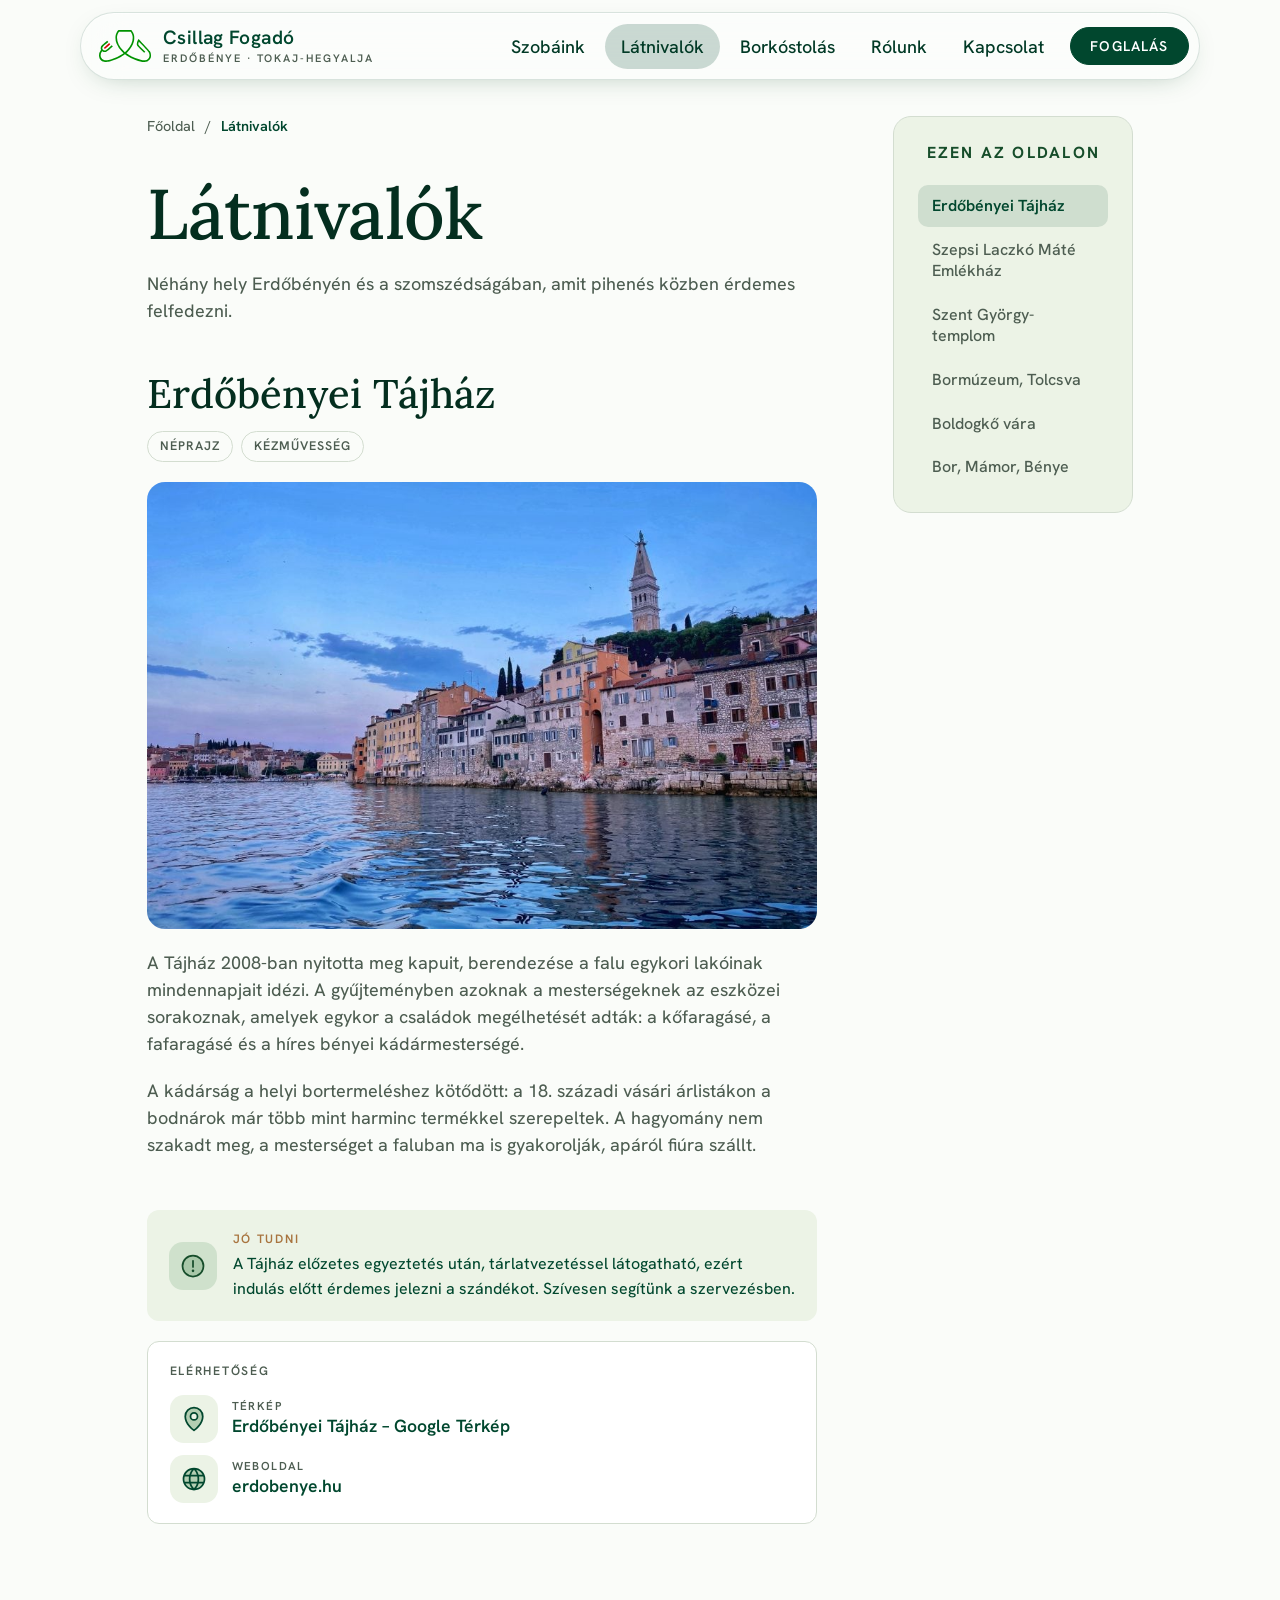
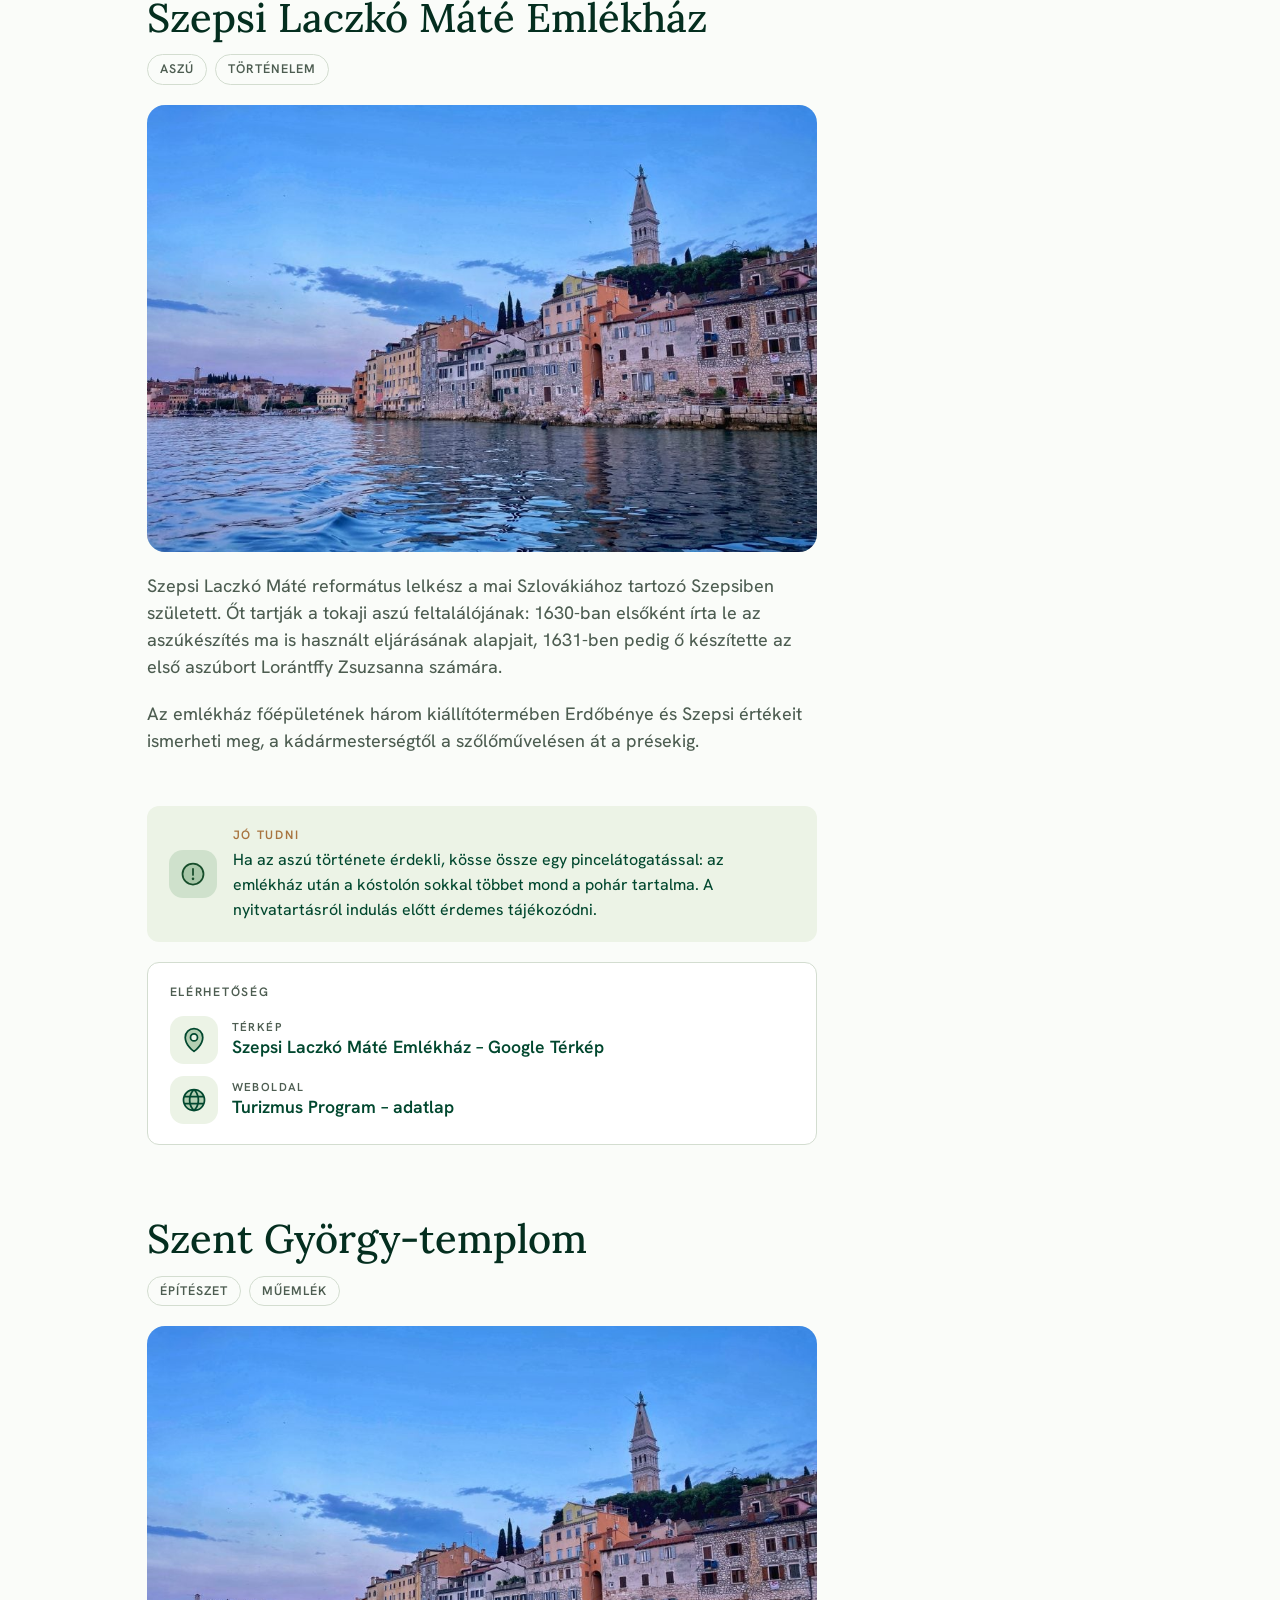
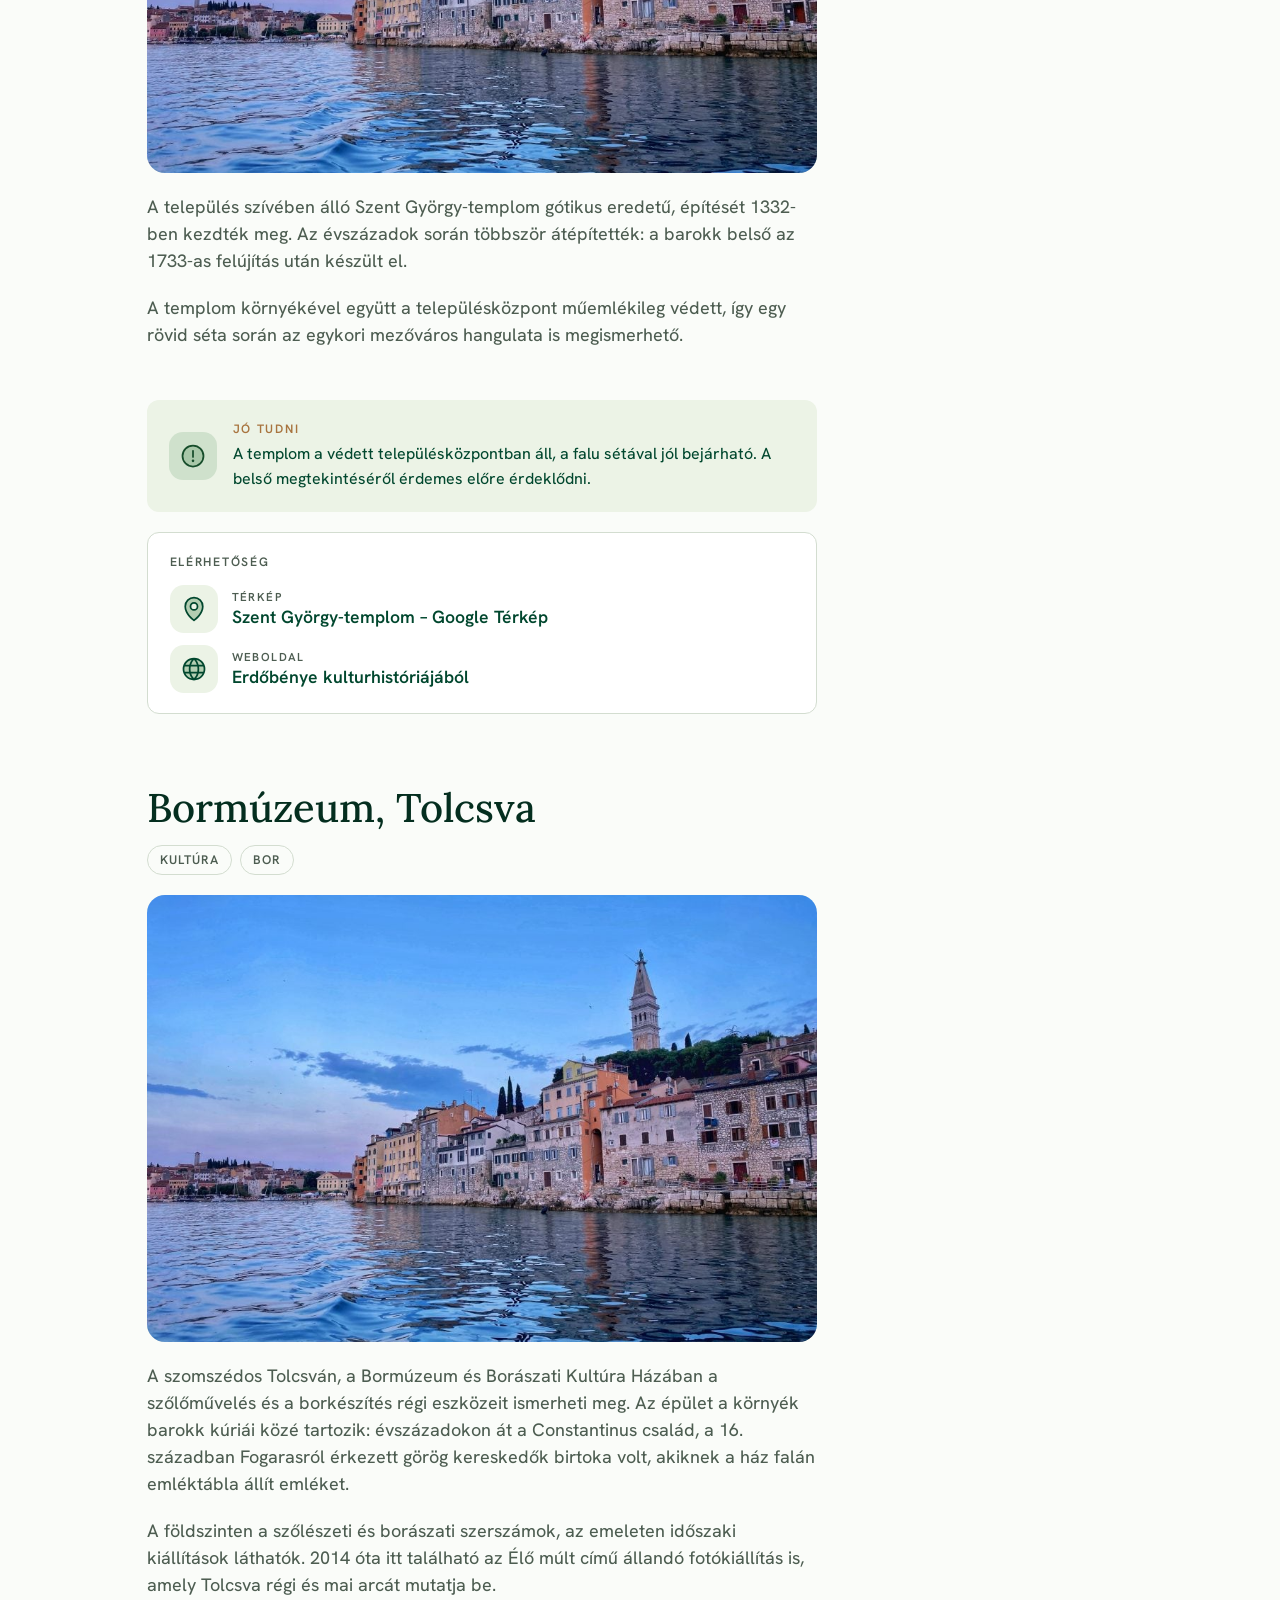
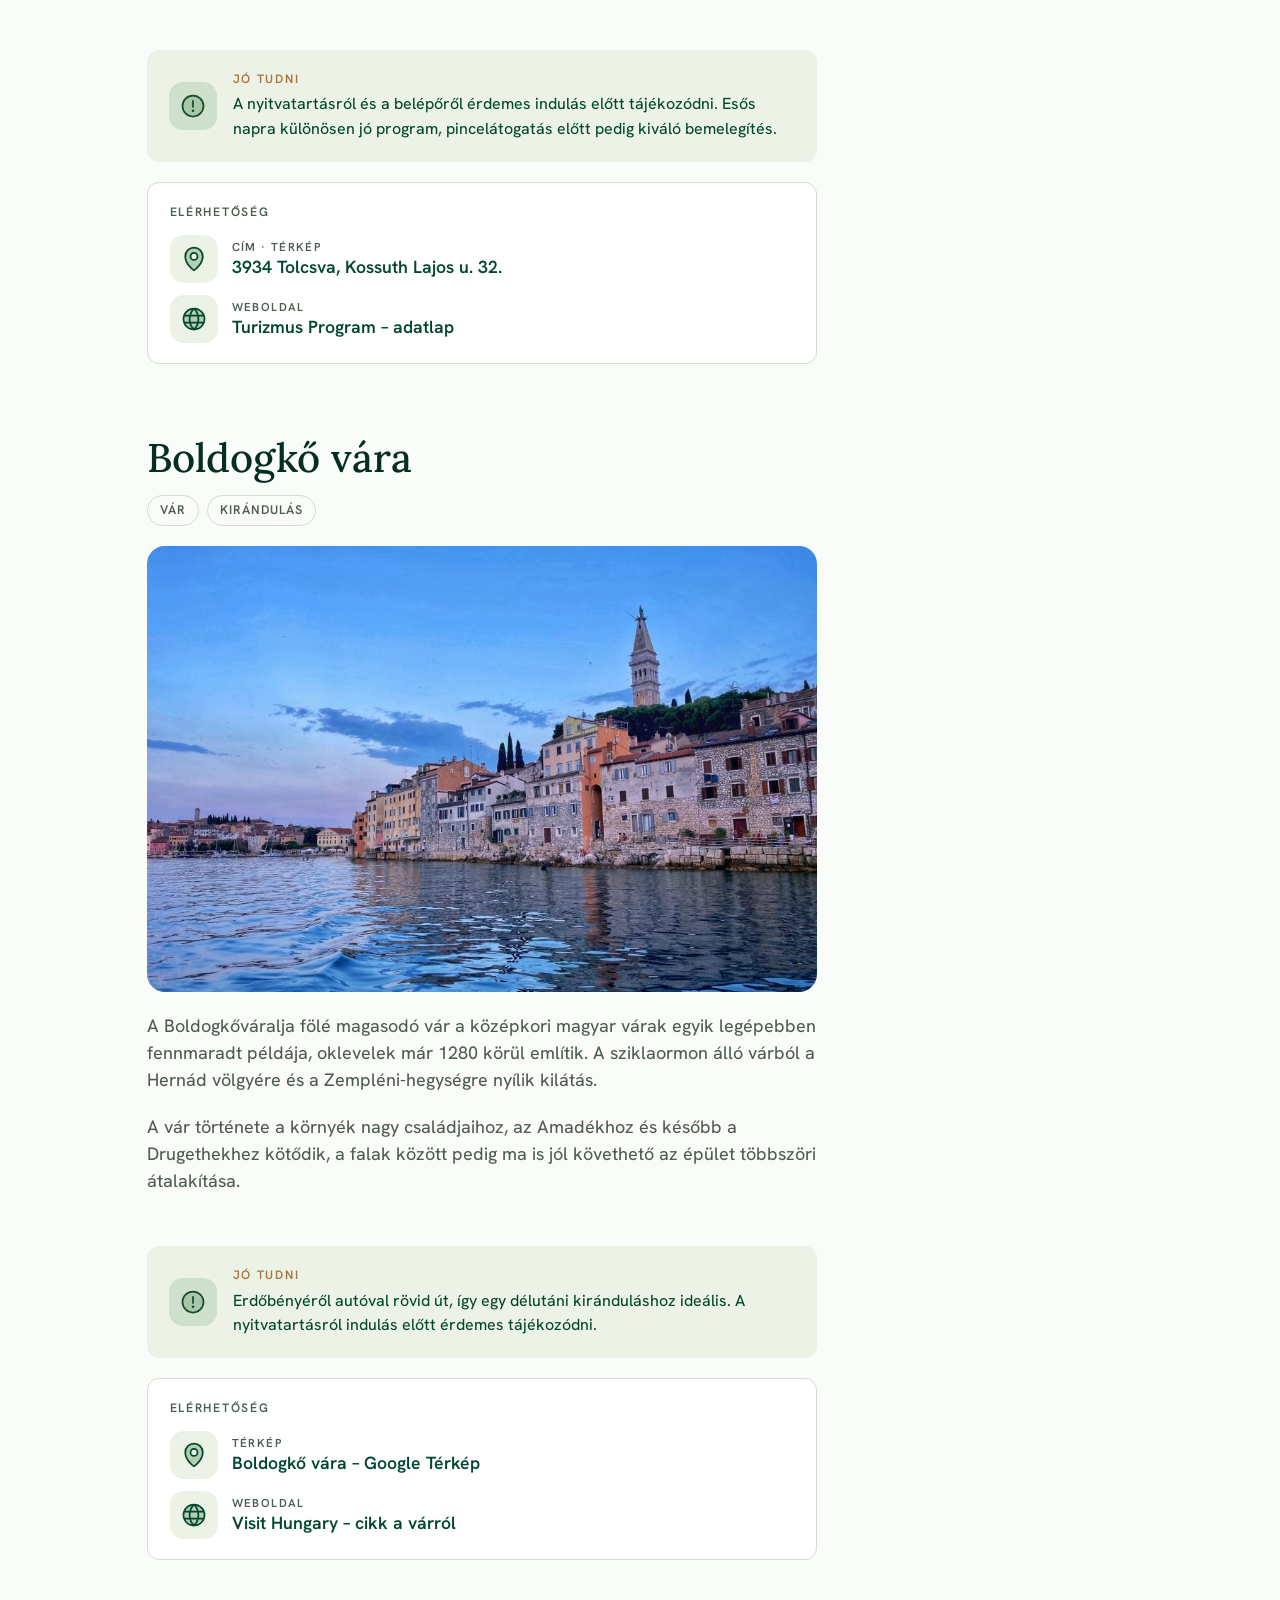
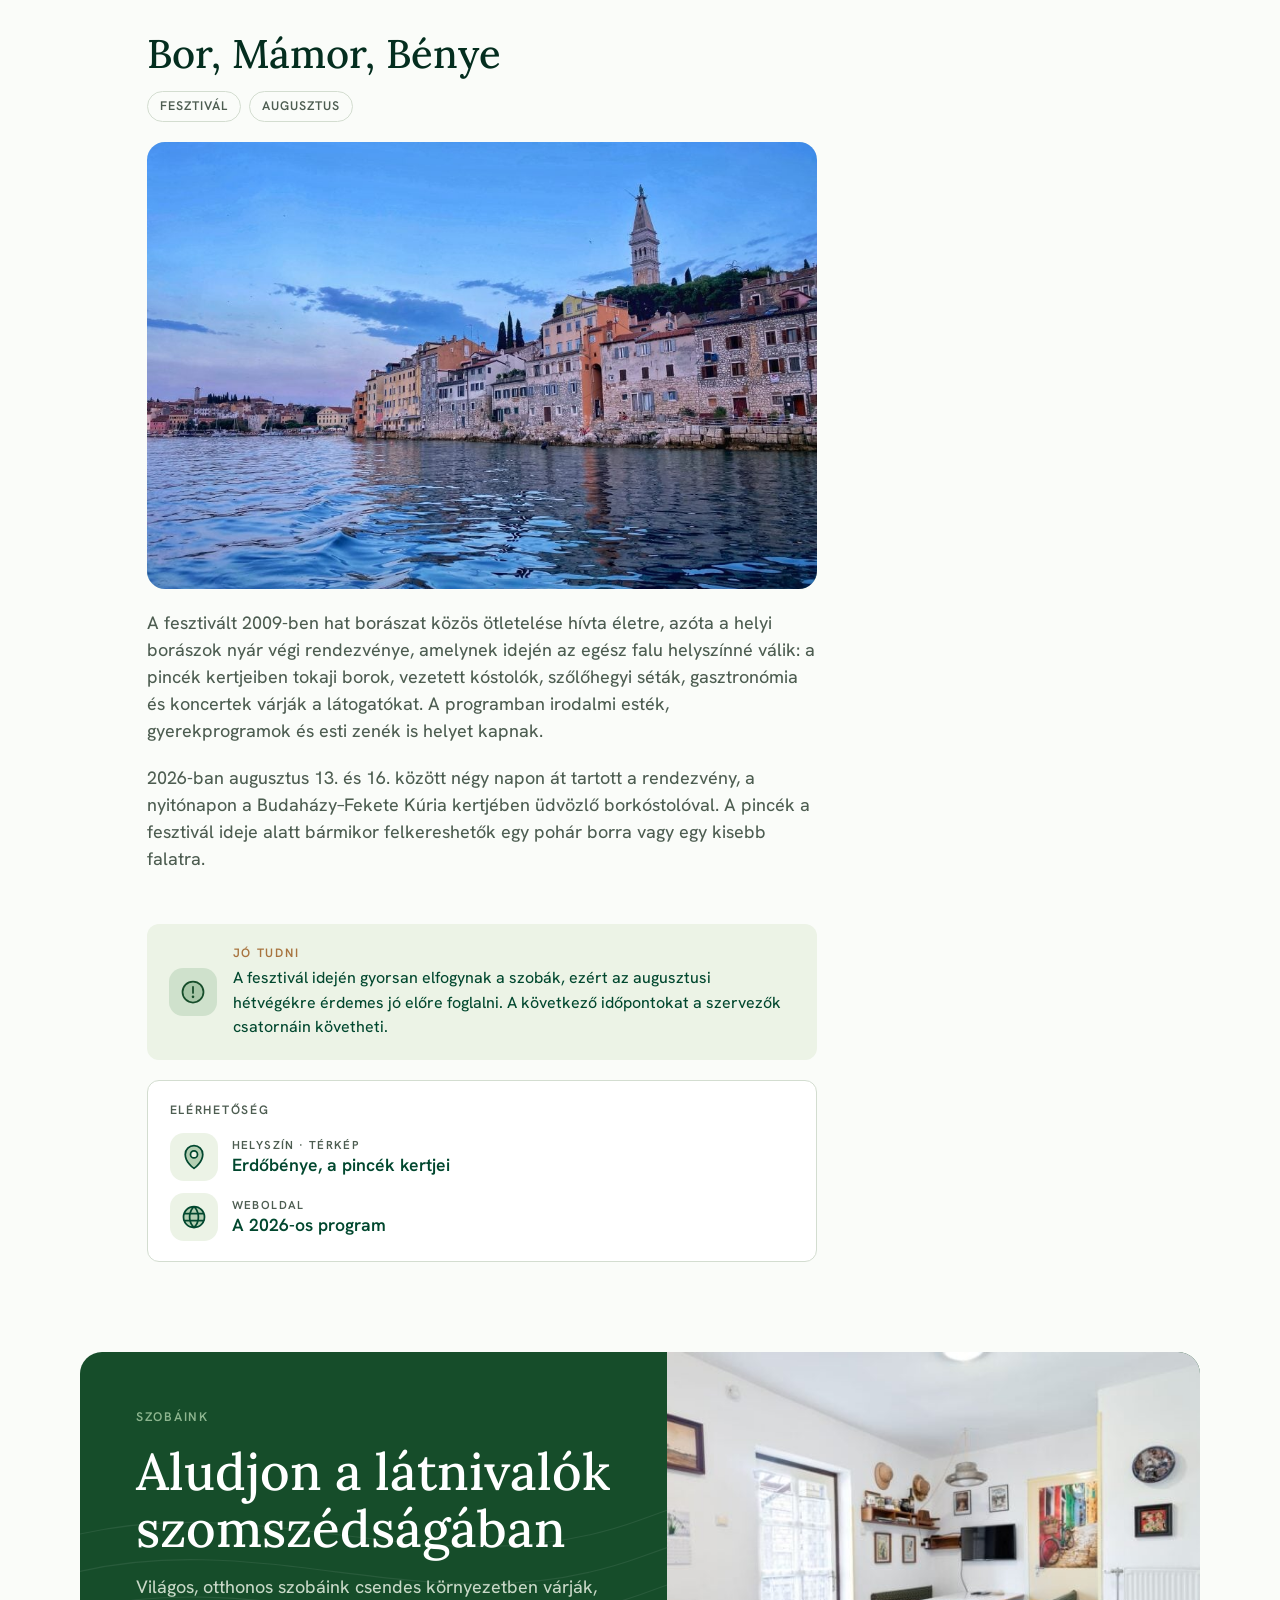
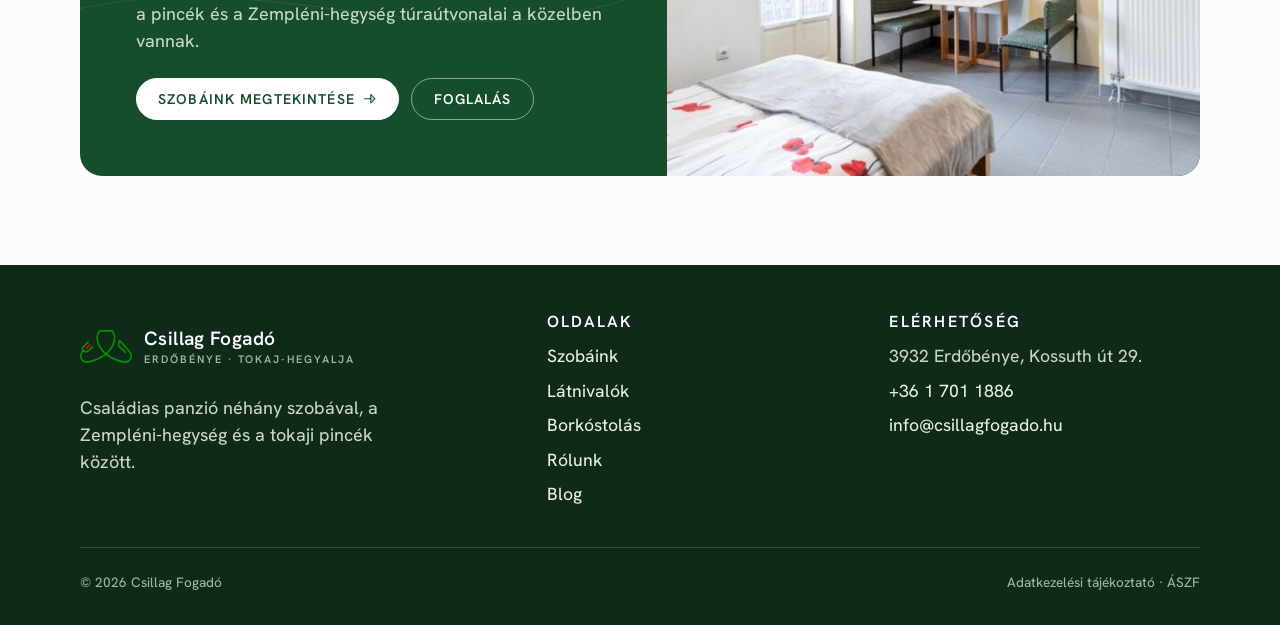
==== latnivalok/index.html @ f6e466ad "Add Látnivalók page, SEO metadata, Phosphor icon sprites, room page refinements Co-Authored-By: Clau" ====
<!doctype html>
<html lang="hu">
<head>
<meta charset="utf-8">
<meta name="viewport" content="width=device-width, initial-scale=1, viewport-fit=cover">
<title>Látnivalók Erdőbényén és környékén | Csillag Fogadó</title>
<meta name="description" content="Mit érdemes megnézni Erdőbényén és a közelben? Tájház, emlékház, Szent György-templom, tolcsvai Bormúzeum, Boldogkő vára és a Bor, Mámor, Bénye fesztivál.">
<!-- SEO -->
<meta name="robots" content="index, follow, max-image-preview:large">
<link rel="canonical" href="https://csillagfogado.hu/latnivalok/">
<meta name="theme-color" content="#164d2a">
<link rel="icon" href="../img/logo.svg" type="image/svg+xml">
<link rel="apple-touch-icon" href="../img/apple-touch-icon.png">
<link rel="manifest" href="/site.webmanifest">
<meta property="og:type" content="website">
<meta property="og:locale" content="hu_HU">
<meta property="og:site_name" content="Csillag Fogadó">
<meta property="og:title" content="Látnivalók Erdőbényén és környékén | Csillag Fogadó">
<meta property="og:description" content="Tájház, emlékház, templom, bormúzeum, vár és fesztivál – tippek Erdőbényén és a környékén.">
<meta property="og:url" content="https://csillagfogado.hu/latnivalok/">
<meta property="og:image" content="https://csillagfogado.hu/img/og-image.png">
<meta property="og:image:width" content="1200">
<meta property="og:image:height" content="630">
<meta property="og:image:alt" content="A Csillag Fogadó fából épült A-háza Erdőbényén">
<meta name="twitter:card" content="summary_large_image">
<meta name="twitter:title" content="Látnivalók Erdőbényén és környékén | Csillag Fogadó">
<meta name="twitter:description" content="Tájház, emlékház, templom, bormúzeum, vár és fesztivál – tippek Erdőbényén és a környékén.">
<meta name="twitter:image" content="https://csillagfogado.hu/img/og-image.png">
<script type="application/ld+json">{"@context":"https://schema.org","@graph":[{"@type":"BreadcrumbList","itemListElement":[{"@type":"ListItem","position":1,"name":"Főoldal","item":"https://csillagfogado.hu/"},{"@type":"ListItem","position":2,"name":"Látnivalók","item":"https://csillagfogado.hu/latnivalok/"}]},{"@type":"ItemList","name":"Látnivalók Erdőbényén és környékén","itemListElement":[{"@type":"ListItem","position":1,"name":"Erdőbényei Tájház","url":"https://csillagfogado.hu/latnivalok/#tajhaz"},{"@type":"ListItem","position":2,"name":"Szepsi Laczkó Máté Emlékház","url":"https://csillagfogado.hu/latnivalok/#laczko-emlekhaz"},{"@type":"ListItem","position":3,"name":"Szent György-templom","url":"https://csillagfogado.hu/latnivalok/#szent-gyorgy-templom"},{"@type":"ListItem","position":4,"name":"Bormúzeum, Tolcsva","url":"https://csillagfogado.hu/latnivalok/#bormuzeum"},{"@type":"ListItem","position":5,"name":"Boldogkő vára","url":"https://csillagfogado.hu/latnivalok/#boldogko-vara"},{"@type":"ListItem","position":6,"name":"Bor, Mámor, Bénye","url":"https://csillagfogado.hu/latnivalok/#bor-mamor-benye"}]}]}</script>
<!-- /SEO -->
<link rel="preconnect" href="https://fonts.googleapis.com">
<link rel="preconnect" href="https://fonts.gstatic.com" crossorigin>
<link rel="stylesheet" href="https://fonts.googleapis.com/css2?family=Hanken+Grotesk:wght@400..700&family=Lora:wght@500&display=swap">
<link rel="stylesheet" href="../css/style.css">
<link rel="stylesheet" href="../css/sights.css">
</head>
<body class="page-sights">

<!-- ICON-SPRITE: Phosphor Icons (MIT) – generálva: node tools/build-icons.js -->
<svg width="0" height="0" style="position:absolute" aria-hidden="true" focusable="false">
  <defs>
    <symbol id="i-alert" viewBox="0 0 256 256"><path class="ph-d" d="M224,128a96,96,0,1,1-96-96A96,96,0,0,1,224,128Z"/><path d="M128,24A104,104,0,1,0,232,128,104.11,104.11,0,0,0,128,24Zm0,192a88,88,0,1,1,88-88A88.1,88.1,0,0,1,128,216Zm-8-80V80a8,8,0,0,1,16,0v56a8,8,0,0,1-16,0Zm20,36a12,12,0,1,1-12-12A12,12,0,0,1,140,172Z"/></symbol>
    <symbol id="i-arrow" viewBox="0 0 256 256"><path class="ph-d" d="M216,128l-72,72V56Z"/><path d="M221.66,122.34l-72-72A8,8,0,0,0,136,56v64H40a8,8,0,0,0,0,16h96v64a8,8,0,0,0,13.66,5.66l72-72A8,8,0,0,0,221.66,122.34ZM152,180.69V75.31L204.69,128Z"/></symbol>
    <symbol id="i-globe" viewBox="0 0 256 256"><path class="ph-d" d="M224,128a96,96,0,1,1-96-96A96,96,0,0,1,224,128Z"/><path d="M128,24h0A104,104,0,1,0,232,128,104.12,104.12,0,0,0,128,24Zm88,104a87.61,87.61,0,0,1-3.33,24H174.16a157.44,157.44,0,0,0,0-48h38.51A87.61,87.61,0,0,1,216,128ZM102,168H154a115.11,115.11,0,0,1-26,45A115.27,115.27,0,0,1,102,168Zm-3.9-16a140.84,140.84,0,0,1,0-48h59.88a140.84,140.84,0,0,1,0,48ZM40,128a87.61,87.61,0,0,1,3.33-24H81.84a157.44,157.44,0,0,0,0,48H43.33A87.61,87.61,0,0,1,40,128ZM154,88H102a115.11,115.11,0,0,1,26-45A115.27,115.27,0,0,1,154,88Zm52.33,0H170.71a135.28,135.28,0,0,0-22.3-45.6A88.29,88.29,0,0,1,206.37,88ZM107.59,42.4A135.28,135.28,0,0,0,85.29,88H49.63A88.29,88.29,0,0,1,107.59,42.4ZM49.63,168H85.29a135.28,135.28,0,0,0,22.3,45.6A88.29,88.29,0,0,1,49.63,168Zm98.78,45.6a135.28,135.28,0,0,0,22.3-45.6h35.66A88.29,88.29,0,0,1,148.41,213.6Z"/></symbol>
    <symbol id="i-pin" viewBox="0 0 256 256"><path class="ph-d" d="M128,24a80,80,0,0,0-80,80c0,72,80,128,80,128s80-56,80-128A80,80,0,0,0,128,24Zm0,112a32,32,0,1,1,32-32A32,32,0,0,1,128,136Z"/><path d="M128,64a40,40,0,1,0,40,40A40,40,0,0,0,128,64Zm0,64a24,24,0,1,1,24-24A24,24,0,0,1,128,128Zm0-112a88.1,88.1,0,0,0-88,88c0,31.4,14.51,64.68,42,96.25a254.19,254.19,0,0,0,41.45,38.3,8,8,0,0,0,9.18,0A254.19,254.19,0,0,0,174,200.25c27.45-31.57,42-64.85,42-96.25A88.1,88.1,0,0,0,128,16Zm0,206c-16.53-13-72-60.75-72-118a72,72,0,0,1,144,0C200,161.23,144.53,209,128,222Z"/></symbol>
  </defs>
</svg>
<!-- /ICON-SPRITE -->

<header class="site-header" id="top">
  <div class="wrap">
    <a class="brand" href="../" aria-label="Csillag Fogadó – kezdőlap">
      <img src="../img/logo.svg" alt="" width="52" height="33">
      <span class="brand-name">Csillag Fogadó<small>Erdőbénye · Tokaj-Hegyalja</small></span>
    </a>
    <button class="nav-toggle" type="button" aria-expanded="false" aria-controls="main-nav" aria-label="Menü megnyitása"><span></span></button>
    <nav class="nav" id="main-nav" aria-label="Főmenü">
      <a href="../#szobak">Szobáink</a>
      <a href="./" class="is-active" aria-current="page">Látnivalók</a>
      <a href="/borkostolas/">Borkóstolás</a>
      <a href="../#rolunk">Rólunk</a>
      <a href="../#kapcsolat">Kapcsolat</a>
      <a class="btn" href="https://booking.godirect.website/csillag-fogado" target="_blank" rel="noopener">Foglalás</a>
    </nav>
  </div>
</header>

<main>
  <div class="wrap sights-layout">

    <article class="sights-article">
      <header class="sights-head">
        <nav class="crumbs" aria-label="Morzsamenü">
          <a href="../">Főoldal</a><span aria-hidden="true">/</span><span aria-current="page">Látnivalók</span>
        </nav>
        <h1>Látnivalók</h1>
        <p class="sights-lead">Néhány hely Erdőbényén és a szomszédságában, amit pihenés közben érdemes felfedezni.</p>
      </header>

      <!-- MINTA: a fotók cserélendők az egyes látnivalók saját képeire -->
      <section class="entry" id="tajhaz" aria-labelledby="h-tajhaz">
        <h2 id="h-tajhaz">Erdőbényei Tájház</h2>
        <ul class="entry-tags" aria-label="Címkék"><li>Néprajz</li><li>Kézművesség</li></ul>
        <figure class="entry-photo"><img src="../img/sight.jpg" alt="Az Erdőbényei Tájház (mintakép)" width="946" height="710" loading="lazy"></figure>
        <p>A Tájház 2008-ban nyitotta meg kapuit, berendezése a falu egykori lakóinak mindennapjait idézi. A gyűjteményben azoknak a mesterségeknek az eszközei sorakoznak, amelyek egykor a családok megélhetését adták: a kőfaragásé, a fafaragásé és a híres bényei kádármesterségé.</p>
        <p>A kádárság a helyi bortermeléshez kötődött: a 18. századi vásári árlistákon a bodnárok már több mint harminc termékkel szerepeltek. A hagyomány nem szakadt meg, a mesterséget a faluban ma is gyakorolják, apáról fiúra szállt.</p>
        <aside class="callout" aria-label="Jó tudni">
          <span class="callout-icon"><svg class="ic" aria-hidden="true"><use href="#i-alert"/></svg></span>
          <div><strong>Jó tudni</strong><p>A Tájház előzetes egyeztetés után, tárlatvezetéssel látogatható, ezért indulás előtt érdemes jelezni a szándékot. Szívesen segítünk a szervezésben.</p></div>
        </aside>
        <div class="contact-box">
          <p class="contact-title">Elérhetőség</p>
          <ul>
            <li><span class="tile"><svg class="ic" aria-hidden="true"><use href="#i-pin"/></svg></span><a href="https://www.google.com/maps/search/?api=1&query=Erd%C5%91b%C3%A9nyei%20T%C3%A1jh%C3%A1z" target="_blank" rel="noopener"><small>Térkép</small>Erdőbényei Tájház – Google Térkép</a></li>
            <li><span class="tile"><svg class="ic" aria-hidden="true"><use href="#i-globe"/></svg></span><a href="https://erdobenye.hu" target="_blank" rel="noopener"><small>Weboldal</small>erdobenye.hu</a></li>
          </ul>
        </div>
      </section>

      <section class="entry" id="laczko-emlekhaz" aria-labelledby="h-laczko-emlekhaz">
        <h2 id="h-laczko-emlekhaz">Szepsi Laczkó Máté Emlékház</h2>
        <ul class="entry-tags" aria-label="Címkék"><li>Aszú</li><li>Történelem</li></ul>
        <figure class="entry-photo"><img src="../img/sight.jpg" alt="A Szepsi Laczkó Máté Emlékház (mintakép)" width="946" height="710" loading="lazy" style="object-position:20% 30%"></figure>
        <p>Szepsi Laczkó Máté református lelkész a mai Szlovákiához tartozó Szepsiben született. Őt tartják a tokaji aszú feltalálójának: 1630-ban elsőként írta le az aszúkészítés ma is használt eljárásának alapjait, 1631-ben pedig ő készítette az első aszúbort Lorántffy Zsuzsanna számára.</p>
        <p>Az emlékház főépületének három kiállítótermében Erdőbénye és Szepsi értékeit ismerheti meg, a kádármesterségtől a szőlőművelésen át a présekig.</p>
        <aside class="callout" aria-label="Jó tudni">
          <span class="callout-icon"><svg class="ic" aria-hidden="true"><use href="#i-alert"/></svg></span>
          <div><strong>Jó tudni</strong><p>Ha az aszú története érdekli, kösse össze egy pincelátogatással: az emlékház után a kóstolón sokkal többet mond a pohár tartalma. A nyitvatartásról indulás előtt érdemes tájékozódni.</p></div>
        </aside>
        <div class="contact-box">
          <p class="contact-title">Elérhetőség</p>
          <ul>
            <li><span class="tile"><svg class="ic" aria-hidden="true"><use href="#i-pin"/></svg></span><a href="https://www.google.com/maps/search/?api=1&query=Szepsi%20Laczk%C3%B3%20M%C3%A1t%C3%A9%20Eml%C3%A9kh%C3%A1z%20Erd%C5%91b%C3%A9nye" target="_blank" rel="noopener"><small>Térkép</small>Szepsi Laczkó Máté Emlékház – Google Térkép</a></li>
            <li><span class="tile"><svg class="ic" aria-hidden="true"><use href="#i-globe"/></svg></span><a href="https://www.programturizmus.hu/partner-szepsi-laczko-mate-emlekhaz-erdobenye.html" target="_blank" rel="noopener"><small>Weboldal</small>Turizmus Program – adatlap</a></li>
          </ul>
        </div>
      </section>

      <section class="entry" id="szent-gyorgy-templom" aria-labelledby="h-szent-gyorgy-templom">
        <h2 id="h-szent-gyorgy-templom">Szent György-templom</h2>
        <ul class="entry-tags" aria-label="Címkék"><li>Építészet</li><li>Műemlék</li></ul>
        <figure class="entry-photo"><img src="../img/sight.jpg" alt="Az erdőbényei Szent György-templom (mintakép)" width="946" height="710" loading="lazy" style="object-position:60% 20%"></figure>
        <p>A település szívében álló Szent György-templom gótikus eredetű, építését 1332-ben kezdték meg. Az évszázadok során többször átépítették: a barokk belső az 1733-as felújítás után készült el.</p>
        <p>A templom környékével együtt a településközpont műemlékileg védett, így egy rövid séta során az egykori mezőváros hangulata is megismerhető.</p>
        <aside class="callout" aria-label="Jó tudni">
          <span class="callout-icon"><svg class="ic" aria-hidden="true"><use href="#i-alert"/></svg></span>
          <div><strong>Jó tudni</strong><p>A templom a védett településközpontban áll, a falu sétával jól bejárható. A belső megtekintéséről érdemes előre érdeklődni.</p></div>
        </aside>
        <div class="contact-box">
          <p class="contact-title">Elérhetőség</p>
          <ul>
            <li><span class="tile"><svg class="ic" aria-hidden="true"><use href="#i-pin"/></svg></span><a href="https://www.google.com/maps/search/?api=1&query=Erd%C5%91b%C3%A9nye%20Szent%20Gy%C3%B6rgy%20templom" target="_blank" rel="noopener"><small>Térkép</small>Szent György-templom – Google Térkép</a></li>
            <li><span class="tile"><svg class="ic" aria-hidden="true"><use href="#i-globe"/></svg></span><a href="https://erdobenye.hu/erdobenyerol/erdekessegek-es-historiak/erdobenye-kulturhistoriajabol" target="_blank" rel="noopener"><small>Weboldal</small>Erdőbénye kulturhistóriájából</a></li>
          </ul>
        </div>
      </section>

      <section class="entry" id="bormuzeum" aria-labelledby="h-bormuzeum">
        <h2 id="h-bormuzeum">Bormúzeum, Tolcsva</h2>
        <ul class="entry-tags" aria-label="Címkék"><li>Kultúra</li><li>Bor</li></ul>
        <figure class="entry-photo"><img src="../img/sight.jpg" alt="A tolcsvai Bormúzeum és Borászati Kultúra Háza (mintakép)" width="946" height="710" loading="lazy" style="object-position:30% 40%"></figure>
        <p>A szomszédos Tolcsván, a Bormúzeum és Borászati Kultúra Házában a szőlőművelés és a borkészítés régi eszközeit ismerheti meg. Az épület a környék barokk kúriái közé tartozik: évszázadokon át a Constantinus család, a 16. században Fogarasról érkezett görög kereskedők birtoka volt, akiknek a ház falán emléktábla állít emléket.</p>
        <p>A földszinten a szőlészeti és borászati szerszámok, az emeleten időszaki kiállítások láthatók. 2014 óta itt található az Élő múlt című állandó fotókiállítás is, amely Tolcsva régi és mai arcát mutatja be.</p>
        <aside class="callout" aria-label="Jó tudni">
          <span class="callout-icon"><svg class="ic" aria-hidden="true"><use href="#i-alert"/></svg></span>
          <div><strong>Jó tudni</strong><p>A nyitvatartásról és a belépőről érdemes indulás előtt tájékozódni. Esős napra különösen jó program, pincelátogatás előtt pedig kiváló bemelegítés.</p></div>
        </aside>
        <div class="contact-box">
          <p class="contact-title">Elérhetőség</p>
          <ul>
            <li><span class="tile"><svg class="ic" aria-hidden="true"><use href="#i-pin"/></svg></span><a href="https://www.google.com/maps/search/?api=1&query=Tolcsva%20Kossuth%20Lajos%20utca%2032" target="_blank" rel="noopener"><small>Cím · Térkép</small>3934 Tolcsva, Kossuth Lajos u. 32.</a></li>
            <li><span class="tile"><svg class="ic" aria-hidden="true"><use href="#i-globe"/></svg></span><a href="https://www.programturizmus.hu/partner-bormuzeum-boraszat-kultura-haz-tolcsva.html" target="_blank" rel="noopener"><small>Weboldal</small>Turizmus Program – adatlap</a></li>
          </ul>
        </div>
      </section>

      <section class="entry" id="boldogko-vara" aria-labelledby="h-boldogko-vara">
        <h2 id="h-boldogko-vara">Boldogkő vára</h2>
        <ul class="entry-tags" aria-label="Címkék"><li>Vár</li><li>Kirándulás</li></ul>
        <figure class="entry-photo"><img src="../img/sight.jpg" alt="Boldogkő vára (mintakép)" width="946" height="710" loading="lazy" style="object-position:75% 30%"></figure>
        <p>A Boldogkőváralja fölé magasodó vár a középkori magyar várak egyik legépebben fennmaradt példája, oklevelek már 1280 körül említik. A sziklaormon álló várból a Hernád völgyére és a Zempléni-hegységre nyílik kilátás.</p>
        <p>A vár története a környék nagy családjaihoz, az Amadékhoz és később a Drugethekhez kötődik, a falak között pedig ma is jól követhető az épület többszöri átalakítása.</p>
        <aside class="callout" aria-label="Jó tudni">
          <span class="callout-icon"><svg class="ic" aria-hidden="true"><use href="#i-alert"/></svg></span>
          <div><strong>Jó tudni</strong><p>Erdőbényéről autóval rövid út, így egy délutáni kiránduláshoz ideális. A nyitvatartásról indulás előtt érdemes tájékozódni.</p></div>
        </aside>
        <div class="contact-box">
          <p class="contact-title">Elérhetőség</p>
          <ul>
            <li><span class="tile"><svg class="ic" aria-hidden="true"><use href="#i-pin"/></svg></span><a href="https://www.google.com/maps/search/?api=1&query=Boldogk%C5%91%20v%C3%A1ra" target="_blank" rel="noopener"><small>Térkép</small>Boldogkő vára – Google Térkép</a></li>
            <li><span class="tile"><svg class="ic" aria-hidden="true"><use href="#i-globe"/></svg></span><a href="https://visithungary.com/articles/boldogko-castle-the-hidden-treasure-of-zemplen-mountains" target="_blank" rel="noopener"><small>Weboldal</small>Visit Hungary – cikk a várról</a></li>
          </ul>
        </div>
      </section>

      <section class="entry" id="bor-mamor-benye" aria-labelledby="h-bor-mamor-benye">
        <h2 id="h-bor-mamor-benye">Bor, Mámor, Bénye</h2>
        <ul class="entry-tags" aria-label="Címkék"><li>Fesztivál</li><li>Augusztus</li></ul>
        <figure class="entry-photo"><img src="../img/sight.jpg" alt="A Bor, Mámor, Bénye fesztivál hangulata (mintakép)" width="946" height="710" loading="lazy" style="object-position:70% 60%"></figure>
        <p>A fesztivált 2009-ben hat borászat közös ötletelése hívta életre, azóta a helyi borászok nyár végi rendezvénye, amelynek idején az egész falu helyszínné válik: a pincék kertjeiben tokaji borok, vezetett kóstolók, szőlőhegyi séták, gasztronómia és koncertek várják a látogatókat. A programban irodalmi esték, gyerekprogramok és esti zenék is helyet kapnak.</p>
        <p>2026-ban augusztus 13. és 16. között négy napon át tartott a rendezvény, a nyitónapon a Budaházy–Fekete Kúria kertjében üdvözlő borkóstolóval. A pincék a fesztivál ideje alatt bármikor felkereshetők egy pohár borra vagy egy kisebb falatra.</p>
        <aside class="callout" aria-label="Jó tudni">
          <span class="callout-icon"><svg class="ic" aria-hidden="true"><use href="#i-alert"/></svg></span>
          <div><strong>Jó tudni</strong><p>A fesztivál idején gyorsan elfogynak a szobák, ezért az augusztusi hétvégékre érdemes jó előre foglalni. A következő időpontokat a szervezők csatornáin követheti.</p></div>
        </aside>
        <div class="contact-box">
          <p class="contact-title">Elérhetőség</p>
          <ul>
            <li><span class="tile"><svg class="ic" aria-hidden="true"><use href="#i-pin"/></svg></span><a href="https://www.google.com/maps/search/?api=1&query=Erd%C5%91b%C3%A9nye%20Bor%20M%C3%A1mor%20B%C3%A9nye" target="_blank" rel="noopener"><small>Helyszín · Térkép</small>Erdőbénye, a pincék kertjei</a></li>
            <li><span class="tile"><svg class="ic" aria-hidden="true"><use href="#i-globe"/></svg></span><a href="https://szallas.hu/programok/bor-mamor-benye-2026-erdobenye-p7994" target="_blank" rel="noopener"><small>Weboldal</small>A 2026-os program</a></li>
          </ul>
        </div>
      </section>
    </article>

    <aside class="toc" aria-label="Tartalomjegyzék">
      <p class="toc-title">Ezen az oldalon</p>
      <ol>
        <li><a href="#tajhaz">Erdőbényei Tájház</a></li>
        <li><a href="#laczko-emlekhaz">Szepsi Laczkó Máté Emlékház</a></li>
        <li><a href="#szent-gyorgy-templom">Szent György-templom</a></li>
        <li><a href="#bormuzeum">Bormúzeum, Tolcsva</a></li>
        <li><a href="#boldogko-vara">Boldogkő vára</a></li>
        <li><a href="#bor-mamor-benye">Bor, Mámor, Bénye</a></li>
      </ol>
    </aside>

  </div>

  <!-- BANNER: SZOBÁK -->
  <section class="room-banner-wrap" aria-labelledby="banner-title">
    <div class="wrap">
      <div class="room-banner">
        <svg class="topo" viewBox="0 0 1200 700" preserveAspectRatio="xMidYMid slice" aria-hidden="true">
          <path d="M-20 200 C 200 140 380 260 600 180 S 960 80 1240 160"/>
          <path d="M-20 240 C 200 180 380 300 600 220 S 960 120 1240 200"/>
          <path d="M-20 280 C 200 220 380 340 600 260 S 960 160 1240 240"/>
          <path d="M-20 560 C 260 500 420 640 700 560 S 1040 470 1240 540"/>
        </svg>
        <div class="banner-copy">
          <p class="banner-kicker">Szobáink</p>
          <h2 id="banner-title">Aludjon a látnivalók szomszédságában</h2>
          <p>Világos, otthonos szobáink csendes környezetben várják, a pincék és a Zempléni-hegység túraútvonalai a közelben vannak.</p>
          <div class="banner-actions">
            <a class="btn btn--light" href="../#szobak">Szobáink megtekintése <svg class="ic" aria-hidden="true"><use href="#i-arrow"/></svg></a>
            <a class="btn btn--outline-light" href="https://booking.godirect.website/csillag-fogado" target="_blank" rel="noopener">Foglalás</a>
          </div>
        </div>
        <div class="banner-photo"><img src="../img/room.jpg" alt="Világos szoba franciaágyal, kis étkezősarokkal" width="700" height="467" loading="lazy"></div>
      </div>
    </div>
  </section>
</main>

<footer class="site-footer">
  <div class="wrap">
    <div class="footer-brand">
      <a class="brand" href="../">
        <img src="../img/logo.svg" alt="" width="52" height="33">
        <span class="brand-name">Csillag Fogadó<small>Erdőbénye · Tokaj-Hegyalja</small></span>
      </a>
      <p>Családias panzió néhány szobával, a Zempléni-hegység és a tokaji pincék között.</p>
    </div>
    <div>
      <h3>Oldalak</h3>
      <ul>
        <li><a href="../#szobak">Szobáink</a></li>
        <li><a href="./">Látnivalók</a></li>
        <li><a href="/borkostolas/">Borkóstolás</a></li>
        <li><a href="../#rolunk">Rólunk</a></li>
        <li><a href="/journal/">Blog</a></li>
      </ul>
    </div>
    <div>
      <h3>Elérhetőség</h3>
      <ul>
        <li>3932 Erdőbénye, Kossuth út 29.</li>
        <li><a href="tel:+3617011886">+36 1 701 1886</a></li>
        <li><a href="mailto:info@csillagfogado.hu">info@csillagfogado.hu</a></li>
      </ul>
    </div>
    <div class="footer-bottom">
      <span>© <span id="year">2026</span> Csillag Fogadó</span>
      <span>Adatkezelési tájékoztató · ÁSZF</span>
    </div>
  </div>
</footer>

<div class="mobile-cta is-visible" id="mobile-cta">
  <a class="btn" href="https://booking.godirect.website/csillag-fogado" target="_blank" rel="noopener">Foglalás</a>
</div>

<script src="../js/main.js"></script>
<script src="../js/sights.js"></script>
</body>
</html>
---- css/style.css ----
/* =========================================================
   Csillag Fogadó – nyitólap
   Koncepció: "völgy" – világos, zöldes fehér alap, erdőzöld
   márkaszín, faszerkezet-meleg kiegészítő; szintvonalas
   (topográfiai) motívum a Zempléni-hegység felidézésére,
   az A-ház sziluett mint visszatérő forma.
   ========================================================= */

:root {
  /* Szín */
  --paper: #ecf3e638;        /* oldal alap – enyhén zöldes fehér */
  --paper-2: #ecf3e6;      /* szekció váltó tónus */
  --card: #ffffff;
  --ink: #01472e;          /* szöveg – mély erdő */
  --ink-soft: #4d5d51;
  --line: #d3ddd0;
  --forest: #01472e;       /* márkaszín */
  --forest-deep: #164d2a;
  --moss: #8db58f;
  --leaf: #009200;         /* a logó saját zöldje, csak apró jelekhez */
  --timber: #a8743f;       /* A-ház faszín, visszafogott kiemelés */
  --berry: #d70000;        /* a logó piros pontja – csak a logóban */

  /* Típus */
  --heading: "Lora", "Georgia", "Times New Roman", serif;
  --display: var(--body);
  --body: "Hanken Grotesk", "Segoe UI", "Helvetica Neue", Arial, sans-serif;

  --step--1: clamp(.82rem, .8rem + .1vw, .88rem);
  --step-0: clamp(1rem, .96rem + .2vw, 1.1rem);
  --step-1: clamp(1.2rem, 1.1rem + .5vw, 1.45rem);
  --step-2: clamp(1.55rem, 1.3rem + 1.1vw, 2.1rem);
  --step-3: clamp(2rem, 1.5rem + 2.2vw, 3.2rem);
  --step-4: clamp(2.5rem, 1.7rem + 3.6vw, 4.4rem);

  --radius: 12px;
  --gutter: clamp(16px, 4vw, 40px);
  --max: 1200px;
  --shadow: 0 1px 2px rgba(22, 77, 42, .06), 0 10px 30px -12px rgba(22, 77, 42, .18);

  color-scheme: light;
}

*, *::before, *::after { box-sizing: border-box; }

html { scroll-behavior: smooth; }
@media (prefers-reduced-motion: reduce) {
  html { scroll-behavior: auto; }
  *, *::before, *::after { animation: none !important; transition: none !important; }
}

body {
  margin: 0;
  background: var(--paper);
  color: var(--ink);
  font-family: var(--body);
  font-size: var(--step-0);
  font-weight: 450;
  line-height: 1.5;
  -webkit-font-smoothing: antialiased;
  overflow-x: hidden;
}

img { max-width: 100%; display: block; }

/* Ikonok (Phosphor duotone, inline sprite): a szín a CSS-ből jön */
.ic { width: 24px; height: 24px; flex: none; fill: currentColor; }
.ph-d { fill: var(--moss); opacity: .6; }
a { color: var(--forest); }
a:hover { color: var(--forest-deep); }

h1, h2, h3 {
  font-family: var(--heading);
  font-weight: 500;
  line-height: 1.12;
  margin: 0;
  text-wrap: balance;
  color: #042e1f;
}
p { margin: 0; font-size: 18px; line-height: 1.5; }

:focus-visible { outline: 3px solid var(--moss); outline-offset: 3px; border-radius: 6px; }

.wrap {
  width: 100%;
  max-width: var(--max);
  margin-inline: auto;
  padding-inline: var(--gutter);
}

.section { padding-block: clamp(64px, 9vw, 120px); }
.section-head { display: grid; gap: 14px; max-width: 46rem; margin-bottom: clamp(32px, 5vw, 56px); }
.section-head p { color: var(--ink-soft); }

/* ---------- Gombok ---------- */
.btn {
  --bg: var(--forest);
  --fg: #fff;
  display: inline-flex;
  align-items: center;
  justify-content: center;
  gap: .5em;
  padding: .85em 1.5em;
  border-radius: 999px;
  border: 1.5px solid var(--bg);
  background: var(--bg);
  color: var(--fg);
  font: 600 var(--step--1)/1 var(--body);
  letter-spacing: .08em;
  text-transform: uppercase;
  text-decoration: none;
  cursor: pointer;
  transition: background .2s, color .2s, transform .2s;
}
.btn:hover { --bg: var(--forest-deep); color: #fff; transform: translateY(-1px); }
.btn--ghost { background: transparent; color: var(--forest); }
.btn--ghost:hover { background: var(--forest); color: #fff; }
.btn svg { width: 1.1em; height: 1.1em; }

/* ---------- Fejléc ---------- */
.site-header {
  position: sticky;
  top: env(safe-area-inset-top, 0px);
  z-index: 50;
  background: transparent;
}
.site-header { padding: 12px var(--gutter) 0; }
/* Egyetlen pill alakú, üveghatású sáv: logó + menü */
.site-header .wrap {
  position: relative;
  display: flex; align-items: center; justify-content: space-between; gap: 20px;
  max-width: calc(var(--max) - 2 * var(--gutter));
  min-height: 68px;
  padding: 8px 10px 8px 18px;
  border-radius: 999px;
  background: #ffffff4d;
  backdrop-filter: blur(20px);
  -webkit-backdrop-filter: blur(20px);
  border: 1px solid rgba(1, 71, 46, .14);
  box-shadow: 0 8px 28px -14px rgba(22, 77, 42, .35), inset 0 1px 0 rgba(255, 255, 255, .6);
}

.brand { display: inline-flex; align-items: center; gap: 12px; text-decoration: none; color: var(--ink); }
.brand img { width: 52px; height: auto; }
.brand-name { font-family: var(--display); font-size: 1.2rem; line-height: 1; letter-spacing: .02em; }
.brand-name small { display: block; font-family: var(--body); font-size: .68rem; letter-spacing: .18em; text-transform: uppercase; color: var(--ink-soft); margin-top: 5px; }

.nav { display: flex; align-items: center; gap: clamp(14px, 2.2vw, 30px); }
.nav a:not(.btn) {
  color: #023a26;
  text-decoration: none;
  font-weight: 500;
  font-size: 1.125rem;
  position: relative;
  padding: 9px 16px;
  border-radius: 999px;
  transition: background .2s;
}
.nav a:not(.btn):hover,
.nav a:not(.btn).is-active { background: rgba(1, 71, 46, .2); }

@media (min-width: 901px) {
  .nav { gap: 4px; }
  .nav .btn { margin-left: 6px; padding: .8em 1.4em; }
}

.nav-toggle {
  display: none;
  width: 46px; height: 46px;
  border: 1.5px solid var(--line);
  border-radius: 12px;
  background: var(--card);
  cursor: pointer;
  align-items: center; justify-content: center;
}
.nav-toggle span, .nav-toggle span::before, .nav-toggle span::after {
  display: block; width: 20px; height: 2px; background: var(--ink); position: relative; transition: transform .25s, background .25s;
}
.nav-toggle span::before, .nav-toggle span::after { content: ""; position: absolute; left: 0; }
.nav-toggle span::before { top: -6px; }
.nav-toggle span::after { top: 6px; }
.nav-open .nav-toggle span { background: transparent; }
.nav-open .nav-toggle span::before { transform: translateY(6px) rotate(45deg); }
.nav-open .nav-toggle span::after { transform: translateY(-6px) rotate(-45deg); }

@media (max-width: 900px) {
  .nav-toggle { display: inline-flex; }
  .nav {
    position: absolute;
    top: calc(100% + 8px); left: 0; right: 0;
    flex-direction: column;
    align-items: stretch;
    gap: 0;
    padding: 8px 24px 24px;
    background: #e2ecdb;
    border: 1px solid var(--line);
    border-radius: 28px;
    box-shadow: 0 20px 30px -24px rgba(22, 77, 42, .5);
    transform: translateY(-8px);
    opacity: 0;
    visibility: hidden;
    transition: opacity .2s, transform .2s, visibility .2s;
  }
  .nav-open .nav { opacity: 1; transform: none; visibility: visible; }
  .nav a:not(.btn) { padding: 14px 0; border-bottom: 1px solid var(--line); border-radius: 0; font-size: 1.125rem; }
  .nav a:not(.btn)::after { display: none; }
  .nav .btn { margin-top: 18px; }
}

/* ---------- Hero ---------- */
.hero { position: relative; overflow: hidden; padding-block: clamp(32px, 6vw, 72px) 0; }
.hero .wrap { display: grid; grid-template-columns: 1.05fr 1fr; gap: clamp(28px, 5vw, 64px); align-items: center; }
.hero-copy { display: grid; gap: 22px; min-width: 0; position: relative; z-index: 2; }
.hero h1 { font-size: var(--step-4); letter-spacing: -.01em; }
.hero h1 em { font-style: normal; color: var(--forest); }
.hero-lead { color: var(--ink-soft); max-width: 34rem; }
.hero-actions { display: flex; flex-wrap: wrap; gap: 12px; }
.coords {
  color: var(--ink-soft);
  letter-spacing: .06em;
  font-variant-numeric: tabular-nums;
  display: flex; flex-wrap: wrap; gap: 6px 18px;
}
.coords span { display: inline-flex; align-items: center; gap: 6px; }
.coords span::before { content: ""; width: 6px; height: 6px; border-radius: 50%; background: var(--moss); }

/* Az A-ház sziluett mint képkeret – az oldal egyetlen merész gesztusa */
.hero-figure { position: relative; min-width: 0; }
.aframe {
  position: relative;
  aspect-ratio: 5 / 5.2;
  max-width: 100%;
  clip-path: polygon(50% 0, 100% 62%, 100% 100%, 0 100%, 0 62%);
  border-radius: 0 0 var(--radius) var(--radius);
  overflow: hidden;
  background: var(--paper-2);
}
.aframe img { width: 100%; height: 100%; object-fit: cover; object-position: 38% 50%; transform: scale(1.04); animation: settle 1.6s cubic-bezier(.2, .7, .2, 1) both; }
@keyframes settle { from { transform: scale(1.12); } to { transform: scale(1.04); } }
.hero-badge {
  position: absolute;
  left: -12px; bottom: 28px;
  background: var(--card);
  border-radius: var(--radius);
  box-shadow: var(--shadow);
  padding: 14px 18px;
  display: grid; gap: 2px;
  max-width: 220px;
}
.hero-badge strong { font-family: var(--display); font-size: 1.6rem; font-weight: 400; color: var(--forest); line-height: 1.1; }
.hero-badge span { font-size: .85rem; color: var(--ink-soft); line-height: 1.35; }

.topo { position: absolute; inset: 0; z-index: 0; pointer-events: none; opacity: .55; }
.topo path { fill: none; stroke: var(--line); stroke-width: 1.2; }

@media (max-width: 900px) {
  .hero .wrap { grid-template-columns: 1fr; }
  .hero-figure { order: -1; max-width: 520px; width: 100%; margin-inline: auto; }
  .aframe { aspect-ratio: 5 / 4.2; }
  .hero-badge { left: 10px; bottom: 14px; }
}


/* ---------- Kényelmi jelek ---------- */
.amenities { position: relative; z-index: 1; padding-block: 0; margin-top: calc(clamp(-40px, -4vw, -20px) + 32px); }
.amenities ul {
  list-style: none; margin: 0; padding: 0;
  display: grid; grid-template-columns: repeat(4, minmax(0, 1fr)); gap: 20px;
}
.amenities li {
  display: flex; flex-direction: column; align-items: center; text-align: center; gap: 8px;
  padding: 80px 24px 32px;
  min-width: 0;
}
.amenities svg {
  width: 128px; height: 128px; flex: none; padding: 30px;
  background: var(--paper); border-radius: 50%;
  color: var(--forest);
}
.amenities li > span { margin-top: -24px;font-family: var(--display); font-size: 1.5rem; font-weight: 400; line-height: 1.2; color: var(--ink); }
.amenities small { display: block; margin-top: 8px; font-family: var(--body); font-weight: 400; color: var(--ink-soft); font-size: 1.05rem; line-height: 1.4; }
@media (max-width: 1000px) { .amenities ul { grid-template-columns: repeat(2, minmax(0, 1fr)); } }
@media (max-width: 480px) {
  .amenities ul { grid-template-columns: 1fr; gap: 14px; }
  .amenities li { padding: 28px 20px; }
}

/* ---------- Történet ---------- */
.story .wrap { display: grid; grid-template-columns: 1fr 1.1fr; gap: clamp(32px, 6vw, 80px); align-items: center; }
.story-media { position: relative; min-width: 0; }
.story-media img { width: 100%; aspect-ratio: 4 / 5; object-fit: cover; border-radius: var(--radius); }
.story-media figcaption {
  position: absolute; right: 16px; bottom: 16px;
  background: rgba(255, 255, 255, .92);
  padding: 8px 12px; border-radius: 8px; font-size: .82rem; color: var(--ink-soft);
}
.story-copy { display: grid; gap: 20px; min-width: 0; }
.story-copy h2 { font-size: var(--step-3); }
.story-copy p { color: var(--ink-soft); max-width: 36rem; }
.story-copy .quote {
  font-family: var(--display);
  color: var(--forest-deep);
  padding-left: 18px;
  border-left: 3px solid var(--moss);
}
.facts { display: flex; flex-wrap: wrap; gap: 28px; padding-top: 8px; }
.facts div { display: grid; }
.facts strong { font-family: var(--display); font-weight: 400; font-size: var(--step-2); color: var(--forest); line-height: 1.1; font-variant-numeric: tabular-nums; }
.facts span { font-size: .85rem; color: var(--ink-soft); }
@media (max-width: 860px) {
  .story .wrap { grid-template-columns: 1fr; }
  .story-media img { aspect-ratio: 4 / 3; }
}

/* ---------- Szobák ---------- */
.rooms { background: var(--paper-2); }
.rooms .section-head { grid-template-columns: 1fr auto; align-items: end; max-width: none; }
.rooms .section-head > div { display: grid; gap: 14px; max-width: 40rem; }
@media (max-width: 700px) { .rooms .section-head { grid-template-columns: 1fr; } }

.room-grid { display: grid; grid-template-columns: repeat(3, minmax(0, 1fr)); gap: 24px; }
@media (max-width: 980px) { .room-grid { grid-template-columns: repeat(2, minmax(0, 1fr)); } }
@media (max-width: 620px) { .room-grid { grid-template-columns: 1fr; } }

.room {
  background: var(--card);
  border-radius: var(--radius);
  overflow: hidden;
  display: flex;
  flex-direction: column;
  transition: transform .3s, box-shadow .3s;
}
.room:hover { transform: translateY(-4px); box-shadow: var(--shadow); }
.room-img { position: relative; aspect-ratio: 4 / 3; overflow: hidden; }
.room-img img { width: 100%; height: 100%; object-fit: cover; transition: transform .6s; }
.room:hover .room-img img { transform: scale(1.05); }
.room-tag {
  position: absolute; top: 14px; left: 14px;
  background: rgba(255, 255, 255, .94);
  color: var(--forest-deep);
  font-size: .75rem; font-weight: 600; letter-spacing: .08em; text-transform: uppercase;
  padding: 6px 10px; border-radius: 999px;
}
.room-body { padding: 22px 22px 24px; display: flex; flex-direction: column; gap: 12px; flex: 1; }
.room-body h3 { font-size: var(--step-2); }
.room-body p { color: var(--ink-soft); }
.room-meta { list-style: none; margin: 0; padding: 0; display: flex; flex-wrap: wrap; gap: 8px; }
.room-meta li { font-size: .82rem; padding: 4px 10px; border: 1px solid var(--line); border-radius: 999px; color: var(--ink-soft); }
.room-foot { margin-top: auto; padding-top: 16px; border-top: 1px solid var(--line); display: flex; align-items: center; justify-content: space-between; gap: 12px; flex-wrap: wrap; }
.price { font-variant-numeric: tabular-nums; }
.price strong { font-family: var(--display); font-weight: 400; font-size: 1.5rem; color: var(--ink); }
.price span { display: block; font-size: .8rem; color: var(--ink-soft); }
.room-foot .btn { padding: .75em 1.2em; }

/* ---------- Itt találsz meg minket ---------- */
.findus .wrap { display: grid; grid-template-columns: 1fr 1.25fr; gap: clamp(32px, 6vw, 80px); align-items: start; }
.findus-copy { display: grid; gap: 22px; min-width: 0; justify-items: start; }
.findus-title { grid-column: 1 / -1; font-size: var(--step-3); margin-bottom: calc(clamp(32px, 6vw, 80px) * -.4); }
@media (min-width: 481px) { .findus-title { white-space: nowrap; } }
.findus-copy > p { color: var(--ink-soft); max-width: 34rem; }
.findus-list { list-style: none; margin: 0; padding: 0; display: grid; gap: 12px; width: 100%; max-width: 30rem; }
.findus-list li { display: flex; align-items: center; gap: 16px; }
.findus-icon {
  flex: none; display: grid; place-items: center;
  width: 52px; height: 52px; border-radius: 50%;
  background: var(--paper-2);
}
.findus-icon svg { width: 26px; height: 26px; color: var(--forest); }
.findus-list a { display: grid; gap: 2px; color: var(--ink); text-decoration: none; font-weight: 600; font-size: 1.1rem; line-height: 1.3; min-width: 0; overflow-wrap: anywhere; }
.findus-list a:hover { color: var(--forest-deep); }
.findus-list small { font-size: .72rem; font-weight: 600; letter-spacing: .12em; text-transform: uppercase; color: var(--ink-soft); }

.findus-map { position: relative; min-width: 0; }
.findus-map::before {
  content: ""; position: absolute; inset: -12px;
  border: 2px solid var(--moss); border-radius: calc(var(--radius) + 18px);
  z-index: 0;
}
.findus-map iframe {
  position: relative; z-index: 1;
  display: block; width: 100%; aspect-ratio: 4 / 3; min-height: 320px;
  border: 0; border-radius: calc(var(--radius) + 6px);
  background: var(--paper-2);
  box-shadow: var(--shadow);
  filter: saturate(.85) hue-rotate(-8deg);
}
.findus-pin {
  position: absolute; z-index: 2; left: -12px; bottom: 28px;
  background: var(--card); border-radius: var(--radius); box-shadow: var(--shadow);
  padding: 12px 18px; display: grid; gap: 2px;
}
.findus-pin strong { color: var(--forest); font-size: 1.05rem; font-weight: 600; }
.findus-pin span { font-size: .85rem; color: var(--ink-soft); }
@media (max-width: 860px) {
  .findus .wrap { grid-template-columns: 1fr; }
  .findus-pin { left: 10px; bottom: 14px; }
}

/* ---------- Vélemények ---------- */
.reviews { background: var(--paper-2); }
.reviews .wrap { display: grid; gap: 0; }
.review-track { display: grid; grid-template-columns: repeat(3, minmax(0, 1fr)); gap: 24px; }
@media (max-width: 900px) {
  .review-track {
    grid-template-columns: none;
    grid-auto-flow: column;
    grid-auto-columns: minmax(280px, 85%);
    overflow-x: auto;
    scroll-snap-type: x mandatory;
    padding-bottom: 12px;
    scrollbar-width: thin;
  }
  .review { scroll-snap-align: start; }
}
.review { background: var(--card); border: 1px solid var(--line); border-radius: var(--radius); padding: 28px; display: grid; gap: 18px; align-content: start; min-width: 0; }
.stars { display: flex; gap: 3px; color: var(--timber); }
.stars svg { width: 18px; height: 18px; fill: currentColor; }
.review blockquote { margin: 0; font-size: 1.02rem; line-height: 1.6; }
.review footer { display: flex; align-items: center; gap: 12px; font-size: .9rem; }
.avatar { width: 40px; height: 40px; border-radius: 50%; background: var(--paper-2); color: var(--forest); display: grid; place-items: center; font-family: var(--display); }
.review footer span { display: block; color: var(--ink-soft); font-size: .8rem; }

/* ---------- Helyszín ---------- */
.location { background: var(--forest-deep); color: #e8f0e6; position: relative; overflow: hidden; }
.location h2, .location h3 { color: #fff; }
.location .wrap { display: grid; grid-template-columns: 1fr 1fr; gap: clamp(32px, 6vw, 80px); align-items: center; position: relative; z-index: 1; }
.location-copy { display: grid; gap: 22px; min-width: 0; }
.location-copy h2 { font-size: var(--step-3); }
.location-copy > p { color: #c8d8c7; max-width: 34rem; }
.contact-list { list-style: none; margin: 0; padding: 0; display: grid; gap: 14px; }
.contact-list li { display: flex; gap: 14px; align-items: center; }
.contact-list svg { width: 24px; height: 24px; color: var(--moss); flex: none; }
.contact-list a { color: #fff; text-decoration-color: rgba(255,255,255,.35); text-underline-offset: 4px; }
.location .btn { --bg: #fff; --fg: var(--forest-deep); color: var(--forest-deep); justify-self: start; }
.location .btn:hover { --bg: var(--moss); color: var(--forest-deep); }

.distances { list-style: none; margin: 0; padding: 0; display: grid; gap: 0; border-top: 1px solid rgba(255,255,255,.15); }
.distances li { display: flex; justify-content: space-between; gap: 16px; padding: 16px 0; border-bottom: 1px solid rgba(255,255,255,.15); font-variant-numeric: tabular-nums; }
.distances strong { font-family: var(--display); font-weight: 400; font-size: 1.25rem; color: #fff; white-space: nowrap; }
.map-card {
  background: rgba(255,255,255,.06);
  border: 1px solid rgba(255,255,255,.14);
  border-radius: var(--radius);
  padding: clamp(20px, 3vw, 32px);
  display: grid; gap: 20px;
  min-width: 0;
}
.map-card h3 { font-size: var(--step-1); }
.location .topo path { stroke: rgba(255,255,255,.07); }
.location .topo { opacity: 1; }
@media (max-width: 860px) { .location .wrap { grid-template-columns: 1fr; } }

/* ---------- Látnivalók ---------- */
.sights-grid { display: grid; grid-template-columns: repeat(3, minmax(0, 1fr)); gap: 24px; }
@media (max-width: 900px) { .sights-grid { grid-template-columns: 1fr; } }
.sight { display: grid; gap: 14px; align-content: start; min-width: 0; }
.sight-visual {
  aspect-ratio: 16 / 10;
  border-radius: var(--radius);
  overflow: hidden;
  background: var(--paper-2);
  position: relative;
}
.sight-visual img { width: 100%; height: 100%; object-fit: cover; }
.sight-visual.is-illustration { display: grid; place-items: center; }
.sight-visual.is-illustration svg { width: 46%; height: auto; stroke: var(--forest); fill: none; stroke-width: 1.4; stroke-linecap: round; stroke-linejoin: round; }
.sight-kicker { font-size: .78rem; letter-spacing: .12em; text-transform: uppercase; color: var(--timber); font-weight: 600; }
.sight h3 { font-size: var(--step-1); }
.sight p { color: var(--ink-soft); }
.sights-more { margin-top: 40px; display: flex; justify-content: center; }

/* ---------- GYIK ---------- */
.faq { background: var(--paper-2); }
.faq .wrap { display: grid; grid-template-columns: .9fr 1.4fr; gap: clamp(32px, 6vw, 80px); align-items: start; }
.faq-aside { display: grid; gap: 18px; position: sticky; top: 110px; min-width: 0; }
.faq-aside h2 { font-size: var(--step-3); }
.faq-aside p { color: var(--ink-soft); }
.faq-list { display: grid; gap: 10px; min-width: 0; }
.faq-list details { background: var(--card); border-radius: 12px; border: 1px solid var(--line); }
.faq-list summary {
  list-style: none;
  cursor: pointer;
  padding: 20px 56px 20px 22px;
  font-weight: 600;
  position: relative;
}
.faq-list summary::-webkit-details-marker { display: none; }
.faq-list summary::after {
  content: ""; position: absolute; right: 22px; top: 50%;
  width: 12px; height: 12px; margin-top: -8px;
  border-right: 2px solid var(--forest); border-bottom: 2px solid var(--forest);
  transform: rotate(45deg); transition: transform .25s, margin .25s;
}
.faq-list details[open] summary::after { transform: rotate(-135deg); margin-top: -2px; }
.faq-list details p { padding: 0 22px 22px; color: var(--ink-soft); }
@media (max-width: 860px) { .faq .wrap { grid-template-columns: 1fr; } .faq-aside { position: static; } }

/* ---------- Kapcsolat ---------- */
.contact .wrap { display: grid; grid-template-columns: 1fr 1.2fr; gap: clamp(32px, 6vw, 80px); align-items: start; }
.contact-copy { display: grid; gap: 18px; min-width: 0; }
.contact-copy h2 { font-size: var(--step-3); }
.contact-copy p { color: var(--ink-soft); }
.field { display: grid; gap: 4px; padding: 8px 14px; border-radius: 10px; min-width: 0; }
.field:hover { background: var(--paper); }
.field label { font-size: .72rem; font-weight: 600; letter-spacing: .12em; text-transform: uppercase; color: var(--ink-soft); }
.field input, .field select, .field textarea {
  font: 500 1rem var(--body);
  color: var(--ink);
  border: 0;
  background: transparent;
  padding: 4px 0;
  width: 100%;
  min-width: 0;
}
.field input:focus, .field select:focus { outline: none; }
.field:focus-within { background: var(--paper); box-shadow: inset 0 0 0 2px var(--moss); }
.contact-form { background: var(--card); border: 1px solid var(--line); border-radius: calc(var(--radius) + 4px); padding: clamp(18px, 3vw, 32px); display: grid; gap: 14px; min-width: 0; }
.contact-form .row { display: grid; grid-template-columns: 1fr 1fr; gap: 14px; }
.contact-form .field { border: 1.5px solid var(--line); padding: 10px 14px; }
.contact-form .field:hover { background: transparent; border-color: var(--moss); }
.contact-form textarea { resize: vertical; min-height: 120px; outline: none; }
.contact-form .btn { justify-self: start; }
.form-note { color: var(--forest); font-weight: 600; }
@media (max-width: 860px) { .contact .wrap { grid-template-columns: 1fr; } }
@media (max-width: 520px) { .contact-form .row { grid-template-columns: 1fr; } }

/* ---------- Lábléc ---------- */
.site-footer { background: #0f2a19; color: #c9d8c6; padding-block: 48px 32px; }
.site-footer .wrap { display: grid; grid-template-columns: 1.4fr 1fr 1fr; gap: 32px; }
.site-footer h3 { font-family: var(--body); font-size: 1rem; letter-spacing: .14em; text-transform: uppercase; color: #fff; font-weight: 600; margin-bottom: 12px; }
.site-footer ul { list-style: none; margin: 0; padding: 0; display: grid; gap: 8px; }
.site-footer a { color: #e8f0e6; text-decoration: none; }
.site-footer a:hover { color: var(--moss); }
.site-footer .brand-name { color: #fff; }
.site-footer .brand-name small { color: #9fb89f; }
.footer-brand { display: grid; gap: 14px; max-width: 22rem; color: #c9d8c6; font-size: .95rem; }
.footer-bottom { grid-column: 1 / -1; display: flex; flex-wrap: wrap; justify-content: space-between; gap: 12px; padding-top: 24px; margin-top: 8px; border-top: 1px solid rgba(255, 255, 255, .15); font-size: .85rem; color: #9fb89f; }
@media (max-width: 760px) { .site-footer .wrap { grid-template-columns: 1fr 1fr; } .footer-brand { grid-column: 1 / -1; } }

/* ---------- Mobil foglalás gomb ---------- */
.mobile-cta {
  position: fixed; left: 0; right: 0; bottom: 0; z-index: 40;
  padding: 10px 16px calc(10px + env(safe-area-inset-bottom, 0px));
  background: rgba(245, 248, 242, .95);
  border-top: 1px solid var(--line);
  display: none;
  transform: translateY(110%);
  transition: transform .3s;
}
.mobile-cta .btn { width: 100%; }
.mobile-cta.is-visible { transform: none; }
@media (max-width: 760px) { .mobile-cta { display: block; } body { padding-bottom: 76px; } }

/* ---------- Megjelenési animáció (nyugalmi állapotban látható) ---------- */
.reveal { transition: opacity .7s ease, transform .7s ease; }
.js .reveal.is-pending { opacity: .001; transform: translateY(18px); }

/* Nem címsor elemek (korábban display betű): Hanken Grotesk, erősebb vastagsággal */
.brand-name, .facts strong, .hero-badge strong, .price strong,
.amenities li > span, .distances strong, .avatar { font-weight: 600; }
---- css/sights.css ----
/* =========================================================
   Látnivalók oldal (/latnivalok/) – a style.css design systemére épül
   ========================================================= */

/* ---------- Elrendezés: 670 px-es tartalom + sticky tartalomjegyzék ---------- */
.sights-layout {
  --flow: clamp(36px, 5vw, 48px);
  display: grid; grid-template-columns: minmax(0, 670px) 240px; justify-content: center;
  gap: clamp(32px, 6vw, 80px); align-items: start;
  padding-block: clamp(20px, 3vw, 36px) clamp(56px, 7vw, 96px);
}
.sights-article { min-width: 0; }

.crumbs { display: flex; flex-wrap: wrap; align-items: center; gap: 4px 10px; font-size: .9rem; color: var(--ink-soft); margin-bottom: 18px; }
.crumbs a { color: var(--ink-soft); text-decoration: none; }
.crumbs a:hover { color: var(--forest); text-decoration: underline; text-underline-offset: 3px; }
.crumbs [aria-current] { color: var(--ink); font-weight: 600; }

.sights-head { display: grid; gap: 18px; margin-bottom: var(--flow); }
.sights-head h1 { font-size: var(--step-4); letter-spacing: -.01em; }
.sights-lead { color: var(--ink-soft); }

/* ---------- Látványosságok: egymás után, jól elválasztva ---------- */
.entry { display: grid; gap: 20px; margin-top: calc(var(--flow) + 24px); scroll-margin-top: 96px; }
.entry:first-of-type { margin-top: 0; }
.entry-kicker { display: flex; align-items: center; gap: 12px; font-size: .78rem; font-weight: 600; letter-spacing: .12em; text-transform: uppercase; color: var(--timber); }
.entry-kicker span { display: grid; place-items: center; min-width: 40px; height: 28px; padding-inline: 8px; border-radius: 999px; background: var(--paper-2); color: var(--forest); letter-spacing: .04em; font-variant-numeric: tabular-nums; }
.entry h2 { font-size: clamp(1.7rem, 1.2rem + 1.9vw, 2.5rem); }
.entry-photo { margin: 0; border-radius: calc(var(--radius) + 6px); overflow: hidden; background: var(--paper-2); }
.entry-photo img { width: 100%; height: auto; aspect-ratio: 3 / 2; object-fit: cover; }
.entry > p:not(.entry-kicker) { color: var(--ink-soft); }

/* Kiemelő blokk */
.callout { display: flex; gap: 16px; align-items: flex-start; padding: 20px 22px; border-radius: var(--radius); background: var(--paper-2); border-left: 4px solid var(--moss); }
.callout-icon { flex: none; display: grid; place-items: center; width: 48px; height: 48px; border-radius: 14px; background: #fff; }
.callout-icon .ic { width: 28px; height: 28px; }
.callout > div { display: grid; gap: 4px; min-width: 0; }
.callout strong { font-size: .76rem; font-weight: 600; letter-spacing: .14em; text-transform: uppercase; color: var(--timber); }
.callout p { color: var(--ink); font-size: 1rem; line-height: 1.55; }
.callout--pick { background: var(--forest-deep); border-left-color: var(--moss); color: #e8f0e6; }
.callout--pick strong { color: var(--moss); }
.callout--pick p { color: #e8f0e6; }

/* ---------- Tartalomjegyzék ---------- */
.toc { position: sticky; top: 104px; padding-top: 6px; }
.toc-title { font-size: 16px; font-weight: 700; letter-spacing: .14em; text-transform: uppercase; text-align: center; color: var(--ink-soft); margin-bottom: 14px; }
.toc ol { list-style: none; margin: 0; padding: 0; display: grid; border-left: 1px solid var(--line); }
.toc a { display: block; padding: 9px 0 9px 18px; margin-left: -1px; border-left: 3px solid transparent; color: var(--ink-soft); text-decoration: none; font-weight: 500; font-size: 1rem; line-height: 1.35; transition: color .2s, border-color .2s; }
.toc a:hover { color: var(--forest); }
.toc a.is-active { color: var(--forest); font-weight: 600; border-left-color: var(--forest); }

@media (max-width: 980px) {
  .sights-layout { grid-template-columns: minmax(0, 670px); }
  .toc { display: none; }
  .toc ol { border-left: 0; }
  .toc a { padding: 8px 0; margin: 0; border-left: 0; }
  .toc a.is-active { border-left: 0; }
  .sights-head { margin-bottom: clamp(32px, 6vw, 48px); }
}

/* ---------- Banner: szobák ---------- */
.room-banner-wrap { padding-bottom: clamp(56px, 7vw, 96px); }
.room-banner {
  position: relative; overflow: hidden; isolation: isolate;
  display: grid; grid-template-columns: 1.1fr 1fr; align-items: stretch;
  border-radius: calc(var(--radius) + 10px); background: var(--forest-deep); color: #e8f0e6;
}
.room-banner .topo { position: absolute; inset: 0; z-index: -1; opacity: 1; }
.room-banner .topo path { stroke: rgba(255, 255, 255, .08); }
.banner-copy { display: grid; gap: 16px; align-content: center; justify-items: start; padding: clamp(28px, 5vw, 56px); }
.banner-kicker { font-size: .78rem; font-weight: 600; letter-spacing: .14em; text-transform: uppercase; color: var(--moss); }
.banner-copy h2 { color: #fff; font-size: var(--step-3); }
.banner-copy > p:not(.banner-kicker) { color: #c8d8c7; max-width: 30rem; }
.banner-actions { display: flex; flex-wrap: wrap; gap: 12px; margin-top: 8px; }
.banner-photo { min-height: 260px; }
.banner-photo img { width: 100%; height: 100%; object-fit: cover; }
.btn--light { --bg: #fff; --fg: var(--forest-deep); color: var(--forest-deep); }
.btn--light:hover { --bg: var(--moss); color: var(--forest-deep); }
.btn--light .ic { width: 1.1em; height: 1.1em; }
.btn--outline-light { --bg: transparent; --fg: #fff; color: #fff; border-color: rgba(255, 255, 255, .5); }
.btn--outline-light:hover { --bg: #fff; color: var(--forest-deep); }
@media (max-width: 760px) {
  .room-banner { grid-template-columns: 1fr; }
  .banner-photo { order: -1; min-height: 0; aspect-ratio: 16 / 9; }
}

/* ---------- Finomítások ---------- */
/* Első látványosság: nincs elválasztó, kisebb térköz a H1 alatt */

/* Tartalomjegyzék: ugyanaz a mély erdőzöld kártya, mint a szobaoldal sidebarja */
.toc { top: 104px; padding: 24px; border-radius: calc(var(--radius) + 6px); background: var(--forest-deep); color: #e8f0e6; box-shadow: 0 24px 48px -24px rgba(1, 40, 26, .55); }
.toc ol { border-left: 0; gap: 2px; }
.toc a { margin: 0; padding: 10px 14px; border-left: 0; border-radius: 10px; color: #c8d8c7; }
.toc a:hover { color: #fff; background: rgba(255, 255, 255, .08); }
.toc a.is-active { color: #fff; background: rgba(255, 255, 255, .14); border-left: 0; }

/* Kiemelő blokk: egységes stílus */
.callout { background: var(--paper-2); border-left: 0; align-items: center; margin-top: clamp(12px, 4vw, 32px); }
.callout strong { color: var(--timber); }

/* Elérhetőség blokk */
.contact-box { display: grid; gap: 14px; padding: 20px 22px; border: 1px solid var(--line); border-radius: var(--radius); background: var(--card); }
.contact-title { font-size: .76rem; font-weight: 600; letter-spacing: .14em; text-transform: uppercase; color: var(--ink-soft); }
.contact-box ul { list-style: none; margin: 0; padding: 0; display: grid; gap: 12px; }
.contact-box li { display: flex; align-items: center; gap: 14px; }
.contact-box .tile { flex: none; display: grid; place-items: center; width: 48px; height: 48px; border-radius: 14px; background: var(--paper-2); }
.contact-box .tile .ic { width: 28px; height: 28px; }
.contact-box a { display: grid; gap: 1px; min-width: 0; color: var(--ink); text-decoration: none; font-weight: 600; line-height: 1.3; overflow-wrap: anywhere; }
.contact-box a:hover { color: var(--forest-deep); text-decoration: underline; text-underline-offset: 3px; }
.contact-box small { font-size: .72rem; font-weight: 600; letter-spacing: .12em; text-transform: uppercase; color: var(--ink-soft); }

/* ---------- Második finomítás ---------- */
/* Tartalomjegyzék: paper-2 háttér */
.toc { background: var(--paper-2); color: var(--ink); box-shadow: none; border: 1px solid var(--line); }
.toc-title { color: #164d2a; margin-bottom: 20px; }
.toc a { color: var(--ink-soft); }
.toc a:hover { color: var(--forest); background: rgba(1, 71, 46, .07); }
.toc a.is-active { color: var(--forest); font-weight: 600; background: rgba(1, 71, 46, .12); }

/* Címkék a cím alatt, kerettel */
.entry-tags { list-style: none; margin: -6px 0 0; padding: 0; display: flex; flex-wrap: wrap; gap: 8px; }
.entry-tags li { padding: 5px 12px; border: 1px solid var(--line); border-radius: 999px; font-size: .78rem; font-weight: 600; letter-spacing: .08em; text-transform: uppercase; color: var(--ink-soft); }

/* Kiemelő blokk ikon: accent zöld háttér */
.callout-icon { background: rgba(141, 181, 143, .3); }
.callout-icon .ic { color: var(--forest-deep); }
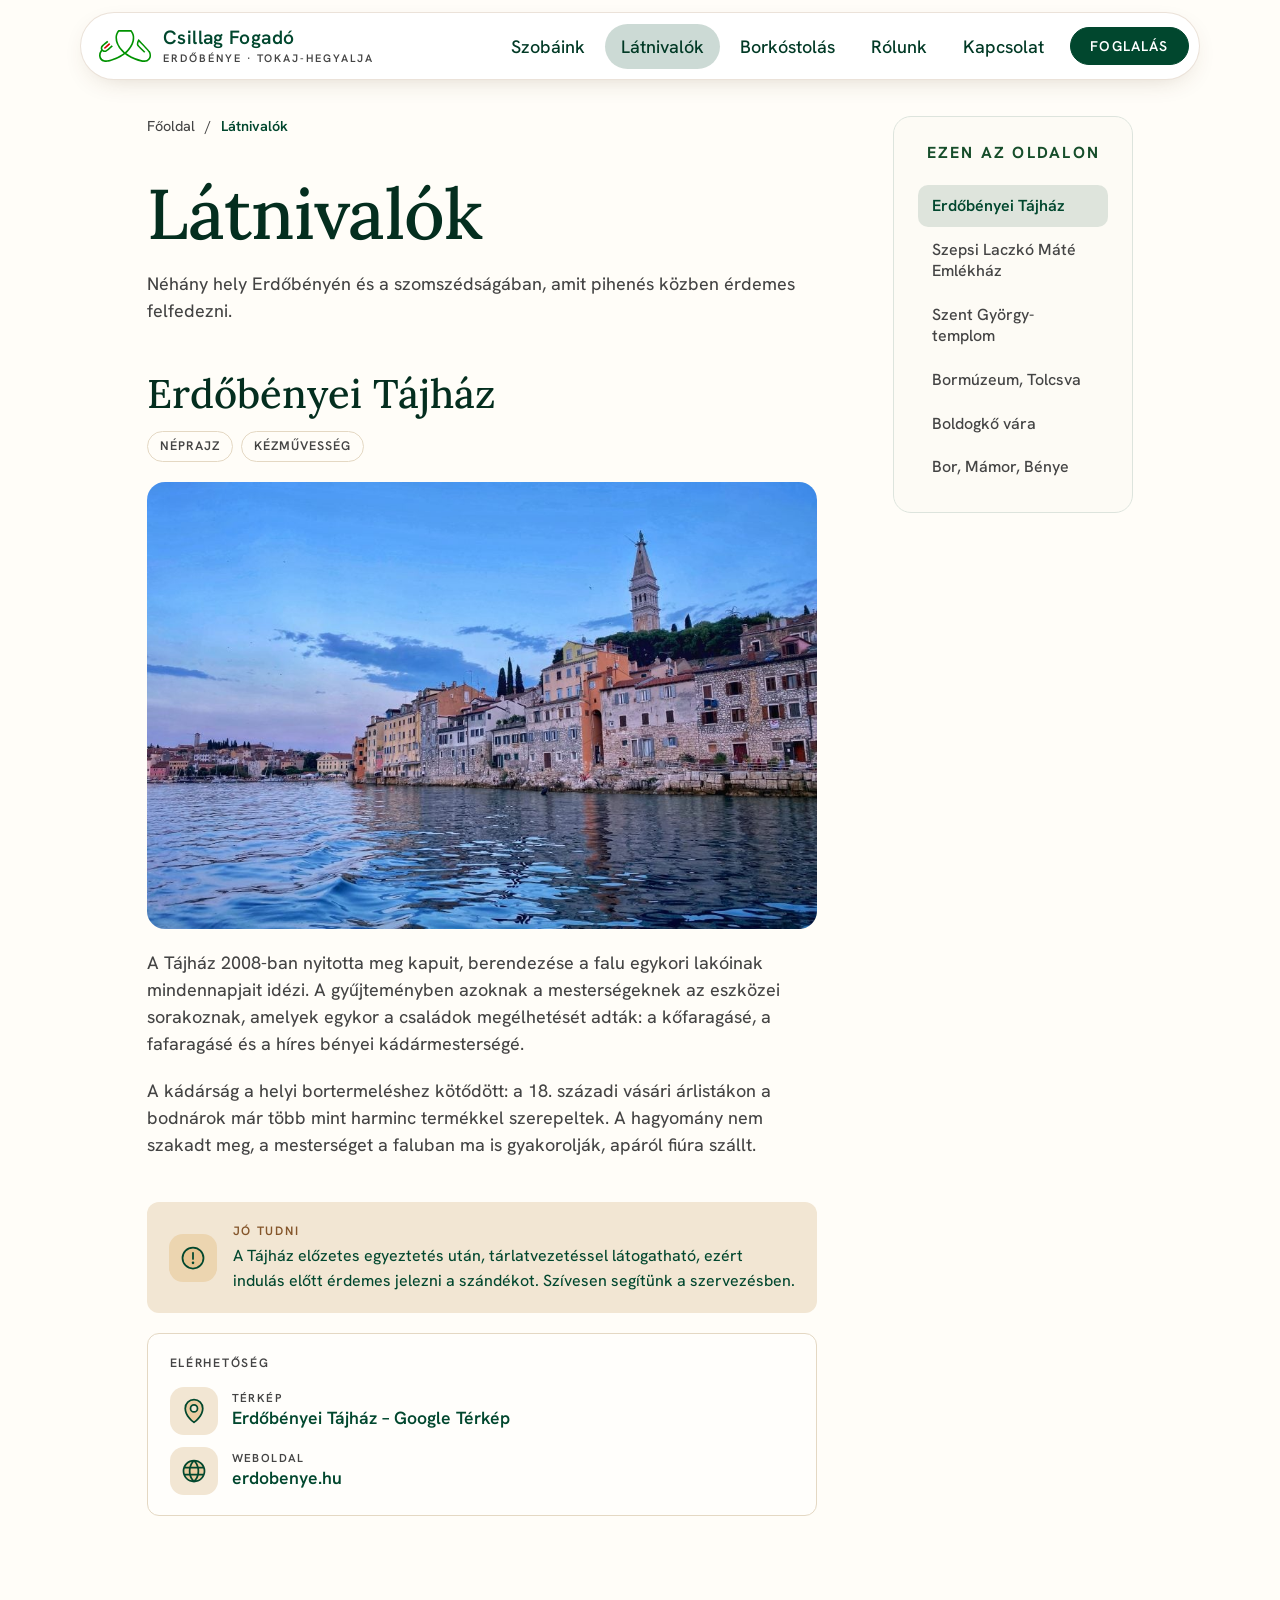
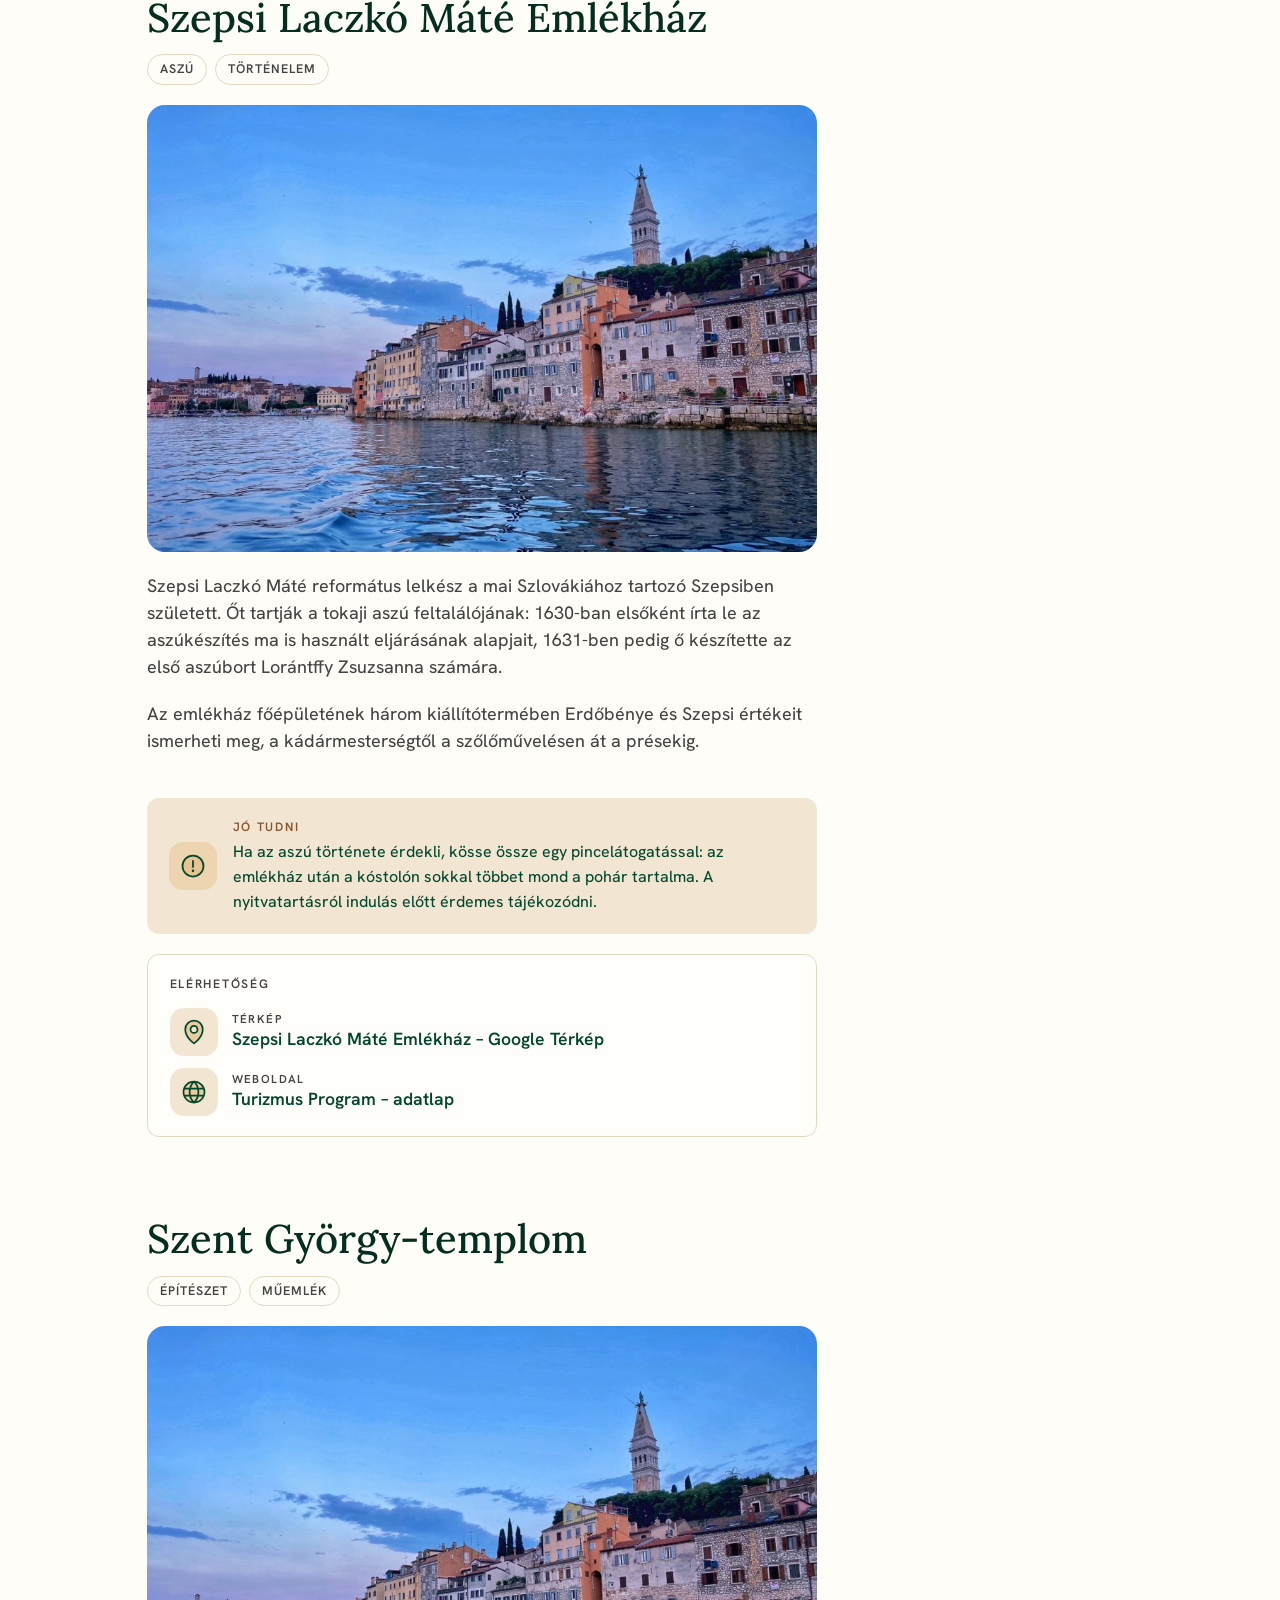
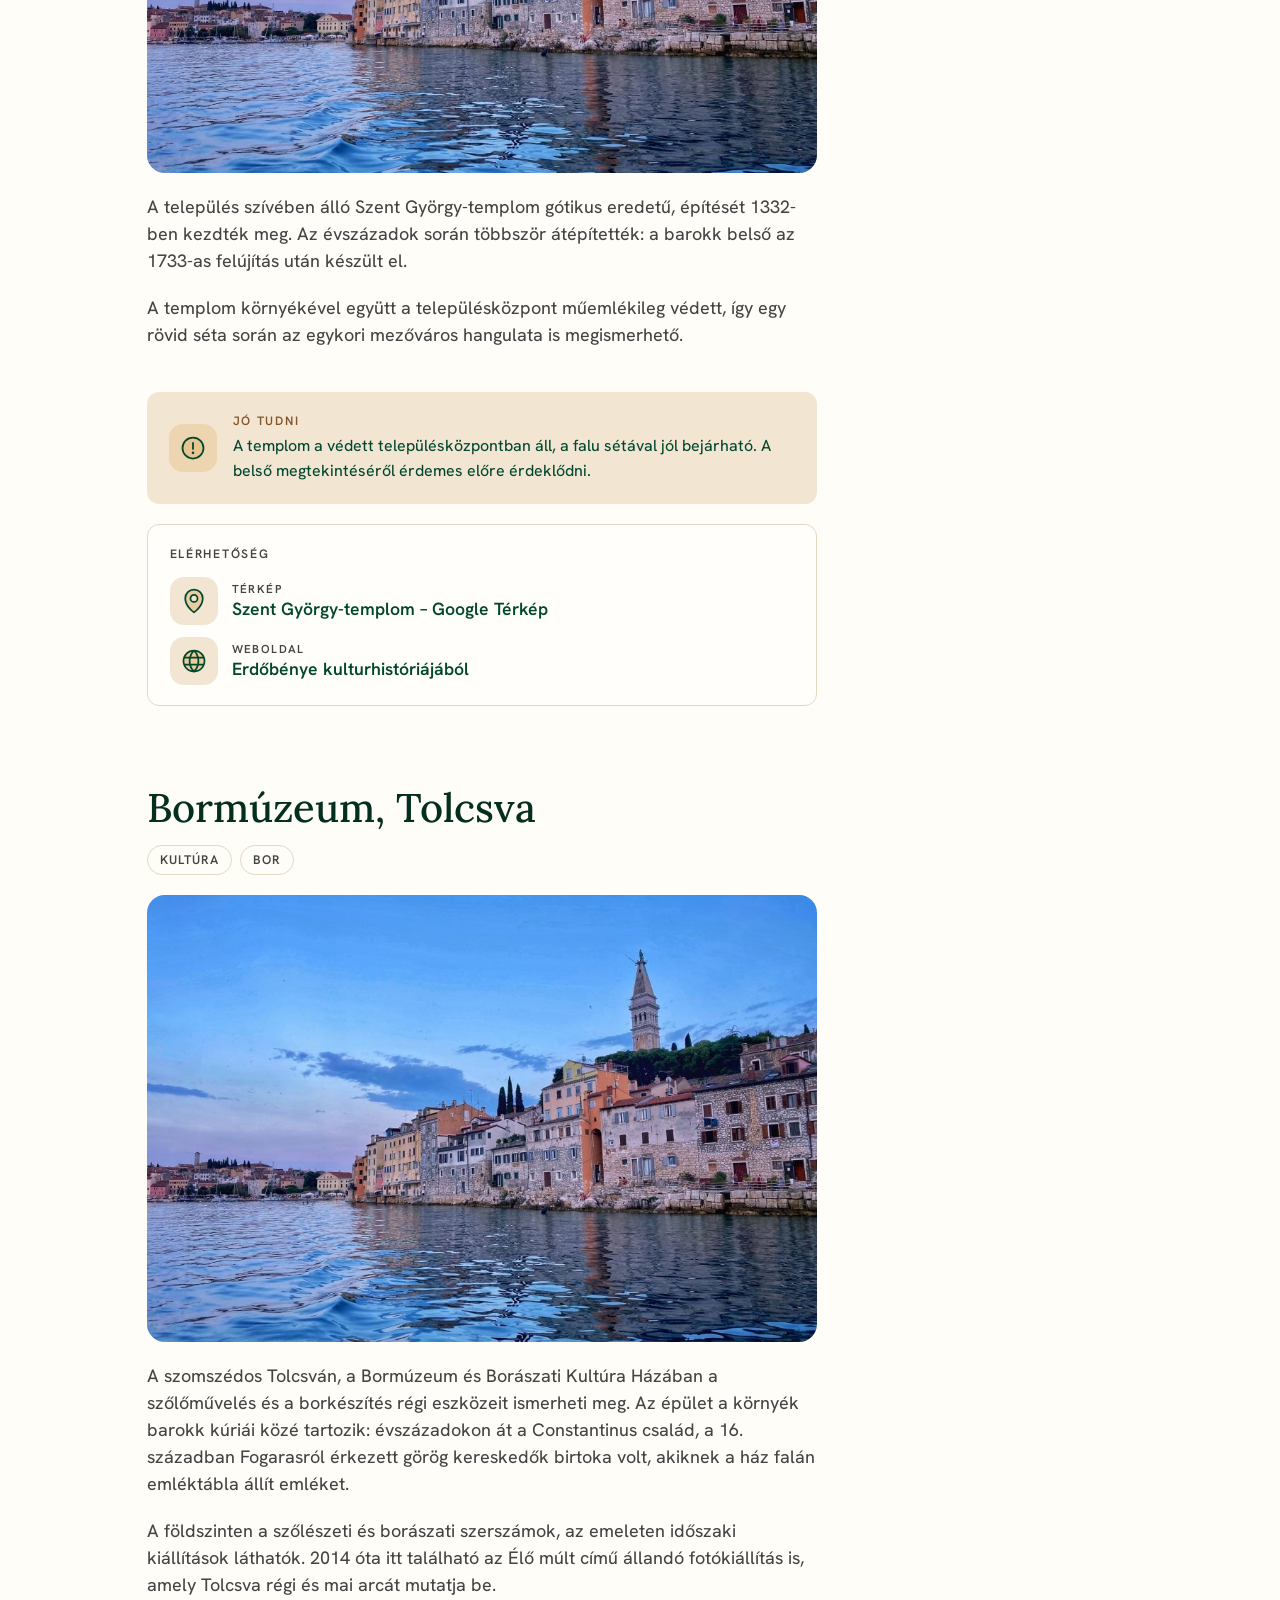
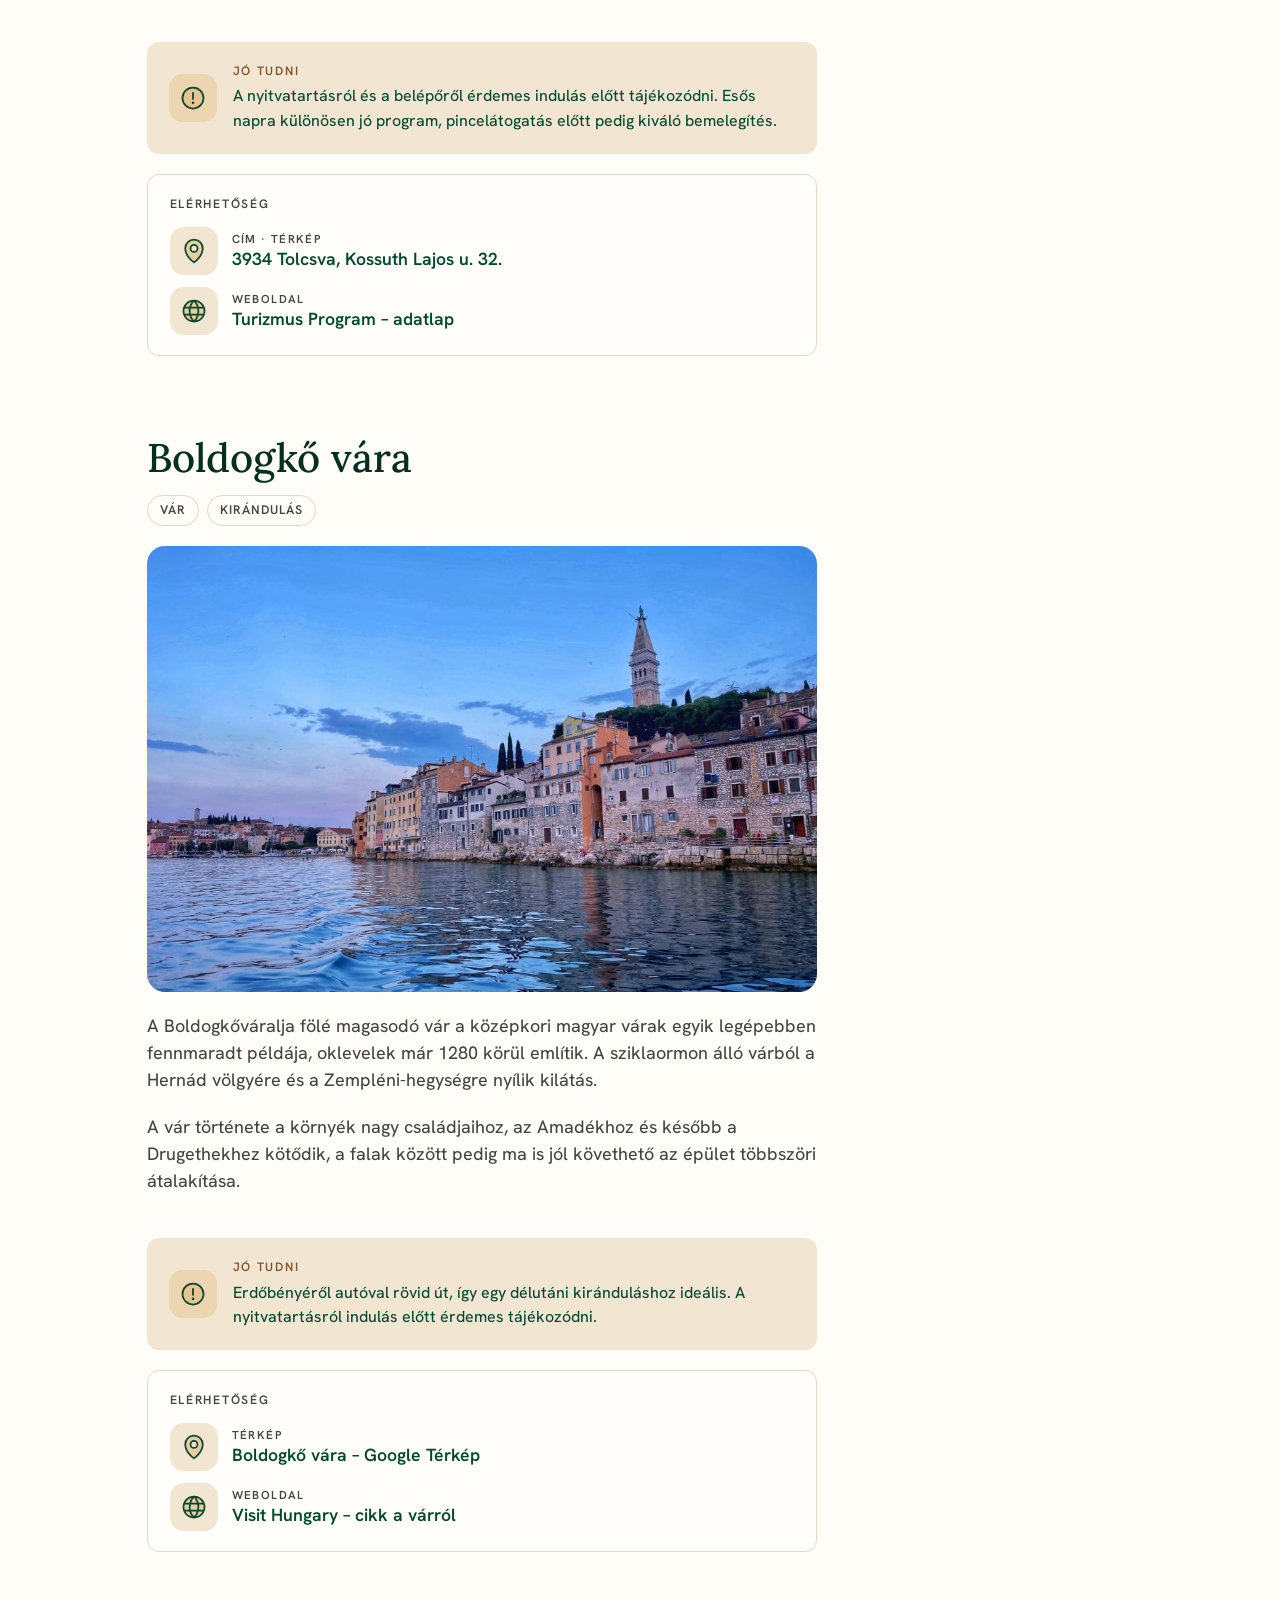
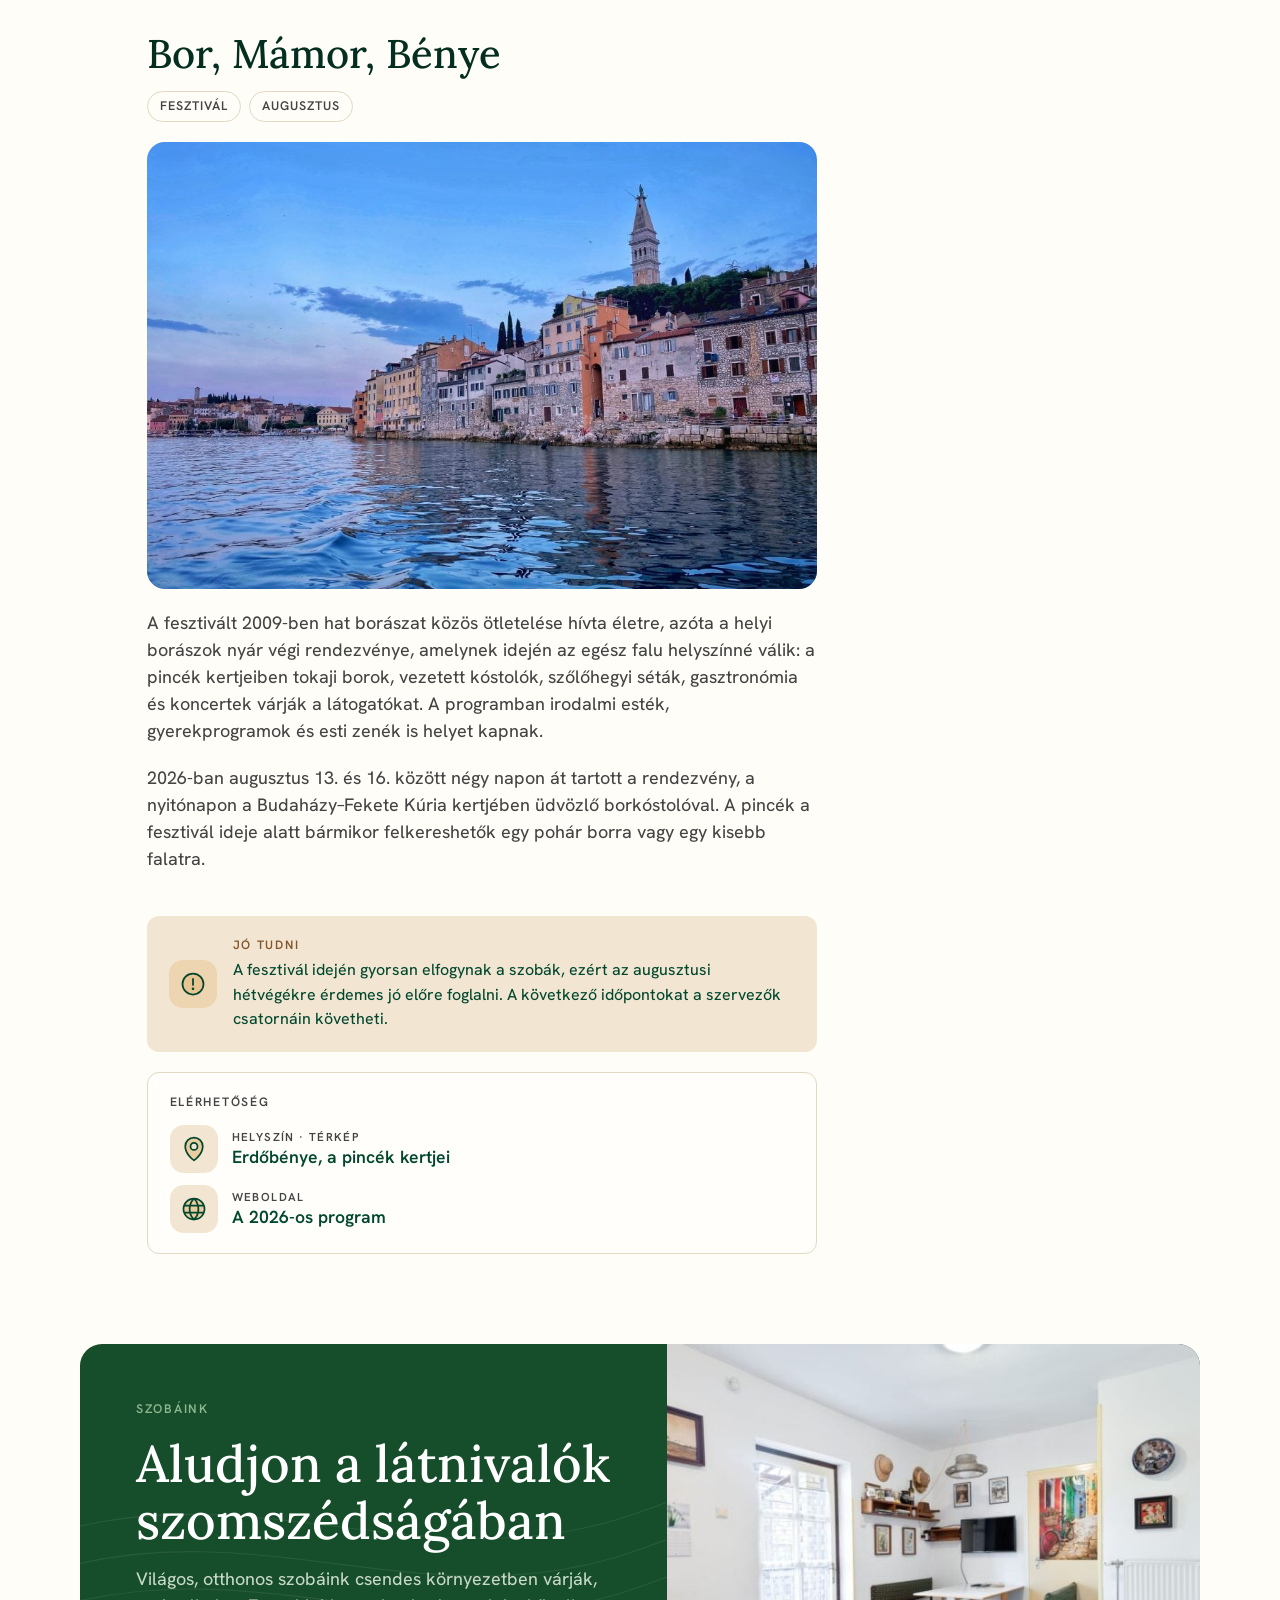
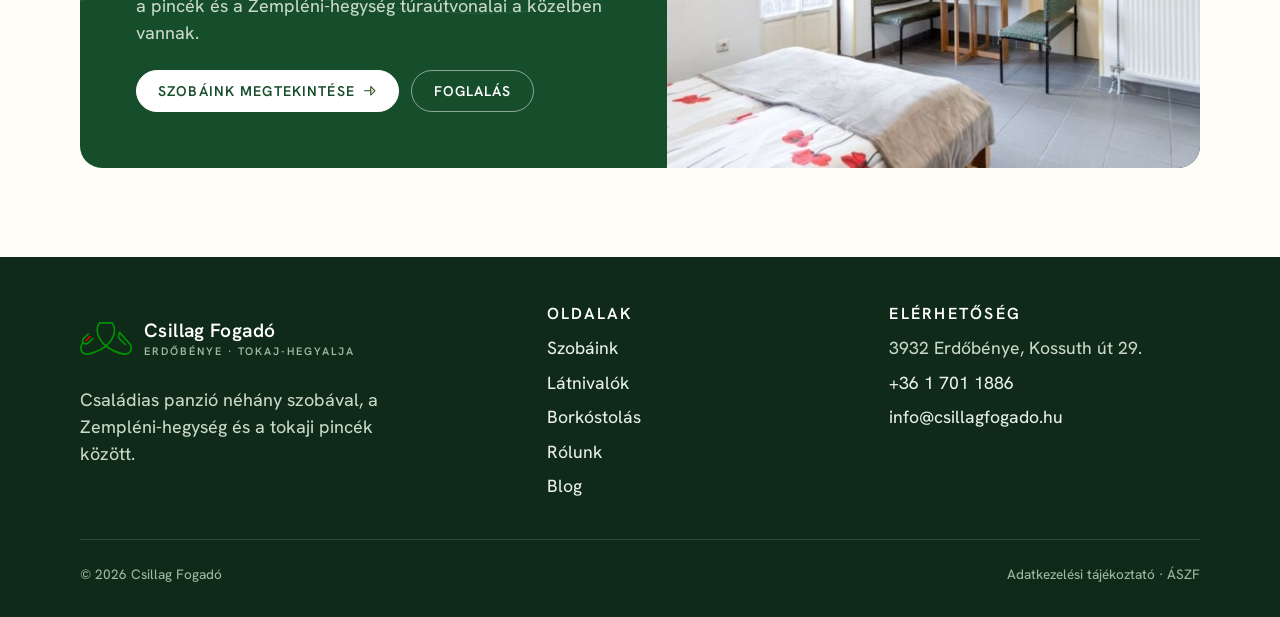
==== commit 69ef875b: "Accessibility: stronger focus ring, skip link, darker timber text Co-Authored-By: Claude Sonnet 5.5 " ====
--- a/latnivalok/index.html
+++ b/latnivalok/index.html
@@ -35,6 +35,7 @@
 <link rel="stylesheet" href="../css/sights.css">
 </head>
 <body class="page-sights">
+<a class="skip-link" href="#main">Ugrás a tartalomra</a>
 
 <!-- ICON-SPRITE: Phosphor Icons (MIT) – generálva: node tools/build-icons.js -->
 <svg width="0" height="0" style="position:absolute" aria-hidden="true" focusable="false">
@@ -65,7 +66,7 @@
   </div>
 </header>
 
-<main>
+<main id="main">
   <div class="wrap sights-layout">
 
     <article class="sights-article">
--- a/css/style.css
+++ b/css/style.css
@@ -8,17 +8,21 @@
 
 :root {
   /* Szín */
-  --paper: #ecf3e638;        /* oldal alap – enyhén zöldes fehér */
-  --paper-2: #ecf3e6;      /* szekció váltó tónus */
-  --card: #ffffff;
+  --paper: #fffdf8;         /* oldal alap – meleg, világos törtfehér */
+  --paper-2: #efe5d475;   /* szekció váltó tónus (áttetsző homok) */
+  --sand: #f2e6d3;         /* tömör homok: csempék, kis felületek, jelölők */
+  --card: #fffefb;
   --ink: #01472e;          /* szöveg – mély erdő */
-  --ink-soft: #4d5d51;
-  --line: #d3ddd0;
+  --ink-soft: #444;
+  --line: #e4d8c3;
   --forest: #01472e;       /* márkaszín */
   --forest-deep: #164d2a;
   --moss: #8db58f;
   --leaf: #009200;         /* a logó saját zöldje, csak apró jelekhez */
-  --timber: #a8743f;       /* A-ház faszín, visszafogott kiemelés */
+  --timber: #a8743f;       /* A-ház faszín, dísz-kiemelés */
+  --timber-text: #84552a;  /* kis szöveghez: >5:1 kontraszt krémen és homokon */
+  --icon: #01472e;        /* ikonok színe csempéken: lágyabb, mint a --forest */
+  --honey: #e3b778;        /* ikonok halvány rétege */
   --berry: #d70000;        /* a logó piros pontja – csak a logóban */
 
   /* Típus */
@@ -36,7 +40,7 @@
   --radius: 12px;
   --gutter: clamp(16px, 4vw, 40px);
   --max: 1200px;
-  --shadow: 0 1px 2px rgba(22, 77, 42, .06), 0 10px 30px -12px rgba(22, 77, 42, .18);
+  --shadow: 0 1px 2px rgba(90, 60, 30, .06), 0 10px 30px -12px rgba(90, 60, 30, .2);
 
   color-scheme: light;
 }
@@ -65,7 +69,8 @@
 
 /* Ikonok (Phosphor duotone, inline sprite): a szín a CSS-ből jön */
 .ic { width: 24px; height: 24px; flex: none; fill: currentColor; }
-.ph-d { fill: var(--moss); opacity: .6; }
+.tile .ic, .card-icon .ic, .quick-facts .ic, .callout-icon .ic { color: var(--icon); }
+.ph-d { fill: var(--honey); opacity: .55; }
 a { color: var(--forest); }
 a:hover { color: var(--forest-deep); }
 
@@ -77,9 +82,12 @@
   text-wrap: balance;
   color: #042e1f;
 }
-p { margin: 0; font-size: 18px; line-height: 1.5; }
-
-:focus-visible { outline: 3px solid var(--moss); outline-offset: 3px; border-radius: 6px; }
+p { margin: 0; font-size: 1.125rem; line-height: 1.5; }
+@media (max-width: 600px) { p { line-height: 1.45; } }
+
+:focus-visible { outline: 3px solid var(--forest); outline-offset: 3px; border-radius: 6px; box-shadow: 0 0 0 2px #fff; } /* fehér gyűrű: sötét háttéren is látszik */
+.skip-link { position: absolute; left: 12px; top: -80px; z-index: 100; padding: 10px 18px; border-radius: 8px; background: var(--forest); color: #fff; font-weight: 600; text-decoration: none; }
+.skip-link:focus { top: 12px; color: #fff; }
 
 .wrap {
   width: 100%;
@@ -89,8 +97,15 @@
 }
 
 .section { padding-block: clamp(64px, 9vw, 120px); }
+/* Nyitólap, desktop: a szekciók felső térköze 24px-lel kisebb */
+@media (min-width: 1001px) { body:not([class]) .section { padding-top: calc(clamp(64px, 9vw, 120px) - 24px); } }
 .section-head { display: grid; gap: 14px; max-width: 46rem; margin-bottom: clamp(32px, 5vw, 56px); }
 .section-head p { color: var(--ink-soft); }
+@media (min-width: 701px) {
+  .section-head { max-width: none; }
+  .section-head h2 { white-space: nowrap; }
+  .section-head p { max-width: 40rem; }
+}
 
 /* ---------- Gombok ---------- */
 .btn {
@@ -133,11 +148,11 @@
   min-height: 68px;
   padding: 8px 10px 8px 18px;
   border-radius: 999px;
-  background: #ffffff4d;
+  background: #fff;
   backdrop-filter: blur(20px);
   -webkit-backdrop-filter: blur(20px);
-  border: 1px solid rgba(1, 71, 46, .14);
-  box-shadow: 0 8px 28px -14px rgba(22, 77, 42, .35), inset 0 1px 0 rgba(255, 255, 255, .6);
+  border: 1px solid rgba(143, 95, 46, .18);
+  box-shadow: 0 8px 28px -14px rgba(90, 60, 30, .3), inset 0 1px 0 rgba(255, 255, 255, .6);
 }
 
 .brand { display: inline-flex; align-items: center; gap: 12px; text-decoration: none; color: var(--ink); }
@@ -192,7 +207,7 @@
     align-items: stretch;
     gap: 0;
     padding: 8px 24px 24px;
-    background: #e2ecdb;
+    background: #f1e8d8;
     border: 1px solid var(--line);
     border-radius: 28px;
     box-shadow: 0 20px 30px -24px rgba(22, 77, 42, .5);
@@ -212,7 +227,6 @@
 .hero .wrap { display: grid; grid-template-columns: 1.05fr 1fr; gap: clamp(28px, 5vw, 64px); align-items: center; }
 .hero-copy { display: grid; gap: 22px; min-width: 0; position: relative; z-index: 2; }
 .hero h1 { font-size: var(--step-4); letter-spacing: -.01em; }
-.hero h1 em { font-style: normal; color: var(--forest); }
 .hero-lead { color: var(--ink-soft); max-width: 34rem; }
 .hero-actions { display: flex; flex-wrap: wrap; gap: 12px; }
 .coords {
@@ -233,7 +247,7 @@
   clip-path: polygon(50% 0, 100% 62%, 100% 100%, 0 100%, 0 62%);
   border-radius: 0 0 var(--radius) var(--radius);
   overflow: hidden;
-  background: var(--paper-2);
+  background: var(--sand);
 }
 .aframe img { width: 100%; height: 100%; object-fit: cover; object-position: 38% 50%; transform: scale(1.04); animation: settle 1.6s cubic-bezier(.2, .7, .2, 1) both; }
 @keyframes settle { from { transform: scale(1.12); } to { transform: scale(1.04); } }
@@ -274,10 +288,11 @@
 }
 .amenities svg {
   width: 128px; height: 128px; flex: none; padding: 30px;
-  background: var(--paper); border-radius: 50%;
-  color: var(--forest);
-}
-.amenities li > span { margin-top: -24px;font-family: var(--display); font-size: 1.5rem; font-weight: 400; line-height: 1.2; color: var(--ink); }
+  /* szervesen formált „kavics” háttér (a szín: --sand, #f2e6d3) */
+  background: url("data:image/svg+xml,%3Csvg xmlns='http://www.w3.org/2000/svg' viewBox='-18 -9 119 114'%3E%3Cpath fill='%23f2e6d3' d='M0 0c31.781-22.219 100.99 5.348 96.1 41.223s-33.781 69.844-71.955 60.957S-31.8 22.2 0 0Z'/%3E%3C/svg%3E") center / 100% 100% no-repeat;
+  color: var(--icon);
+}
+.amenities li > span { font-family: var(--display); font-size: 1.5rem; font-weight: 400; line-height: 1.2; color: var(--ink); }
 .amenities small { display: block; margin-top: 8px; font-family: var(--body); font-weight: 400; color: var(--ink-soft); font-size: 1.05rem; line-height: 1.4; }
 @media (max-width: 1000px) { .amenities ul { grid-template-columns: repeat(2, minmax(0, 1fr)); } }
 @media (max-width: 480px) {
@@ -315,7 +330,7 @@
 /* ---------- Szobák ---------- */
 .rooms { background: var(--paper-2); }
 .rooms .section-head { grid-template-columns: 1fr auto; align-items: end; max-width: none; }
-.rooms .section-head > div { display: grid; gap: 14px; max-width: 40rem; }
+.rooms .section-head > div { display: grid; gap: 14px; }
 @media (max-width: 700px) { .rooms .section-head { grid-template-columns: 1fr; } }
 
 .room-grid { display: grid; grid-template-columns: repeat(3, minmax(0, 1fr)); gap: 24px; }
@@ -330,10 +345,8 @@
   flex-direction: column;
   transition: transform .3s, box-shadow .3s;
 }
-.room:hover { transform: translateY(-4px); box-shadow: var(--shadow); }
 .room-img { position: relative; aspect-ratio: 4 / 3; overflow: hidden; }
 .room-img img { width: 100%; height: 100%; object-fit: cover; transition: transform .6s; }
-.room:hover .room-img img { transform: scale(1.05); }
 .room-tag {
   position: absolute; top: 14px; left: 14px;
   background: rgba(255, 255, 255, .94);
@@ -343,13 +356,15 @@
 }
 .room-body { padding: 22px 22px 24px; display: flex; flex-direction: column; gap: 12px; flex: 1; }
 .room-body h3 { font-size: var(--step-2); }
+.room-img a { display: block; width: 100%; height: 100%; }
+.room-body h3 a { color: inherit; text-decoration: none; }
 .room-body p { color: var(--ink-soft); }
 .room-meta { list-style: none; margin: 0; padding: 0; display: flex; flex-wrap: wrap; gap: 8px; }
 .room-meta li { font-size: .82rem; padding: 4px 10px; border: 1px solid var(--line); border-radius: 999px; color: var(--ink-soft); }
-.room-foot { margin-top: auto; padding-top: 16px; border-top: 1px solid var(--line); display: flex; align-items: center; justify-content: space-between; gap: 12px; flex-wrap: wrap; }
+.room-foot { margin-top: auto; padding-top: 16px; border-top: 1px solid var(--line); display: flex; flex-direction: column; align-items: flex-start; gap: 14px; }
 .price { font-variant-numeric: tabular-nums; }
 .price strong { font-family: var(--display); font-weight: 400; font-size: 1.5rem; color: var(--ink); }
-.price span { display: block; font-size: .8rem; color: var(--ink-soft); }
+.price span { margin-left: .35em; font-size: .8rem; color: var(--ink-soft); }
 .room-foot .btn { padding: .75em 1.2em; }
 
 /* ---------- Itt találsz meg minket ---------- */
@@ -363,9 +378,9 @@
 .findus-icon {
   flex: none; display: grid; place-items: center;
   width: 52px; height: 52px; border-radius: 50%;
-  background: var(--paper-2);
-}
-.findus-icon svg { width: 26px; height: 26px; color: var(--forest); }
+  background: var(--sand);
+}
+.findus-icon svg { width: 26px; height: 26px; color: var(--icon); }
 .findus-list a { display: grid; gap: 2px; color: var(--ink); text-decoration: none; font-weight: 600; font-size: 1.1rem; line-height: 1.3; min-width: 0; overflow-wrap: anywhere; }
 .findus-list a:hover { color: var(--forest-deep); }
 .findus-list small { font-size: .72rem; font-weight: 600; letter-spacing: .12em; text-transform: uppercase; color: var(--ink-soft); }
@@ -380,7 +395,7 @@
   position: relative; z-index: 1;
   display: block; width: 100%; aspect-ratio: 4 / 3; min-height: 320px;
   border: 0; border-radius: calc(var(--radius) + 6px);
-  background: var(--paper-2);
+  background: var(--sand);
   box-shadow: var(--shadow);
   filter: saturate(.85) hue-rotate(-8deg);
 }
@@ -417,7 +432,7 @@
 .stars svg { width: 18px; height: 18px; fill: currentColor; }
 .review blockquote { margin: 0; font-size: 1.02rem; line-height: 1.6; }
 .review footer { display: flex; align-items: center; gap: 12px; font-size: .9rem; }
-.avatar { width: 40px; height: 40px; border-radius: 50%; background: var(--paper-2); color: var(--forest); display: grid; place-items: center; font-family: var(--display); }
+.avatar { width: 40px; height: 40px; border-radius: 50%; background: var(--sand); color: var(--forest); display: grid; place-items: center; font-family: var(--display); }
 .review footer span { display: block; color: var(--ink-soft); font-size: .8rem; }
 
 /* ---------- Helyszín ---------- */
@@ -458,23 +473,23 @@
   aspect-ratio: 16 / 10;
   border-radius: var(--radius);
   overflow: hidden;
-  background: var(--paper-2);
+  background: var(--sand);
   position: relative;
 }
 .sight-visual img { width: 100%; height: 100%; object-fit: cover; }
 .sight-visual.is-illustration { display: grid; place-items: center; }
 .sight-visual.is-illustration svg { width: 46%; height: auto; stroke: var(--forest); fill: none; stroke-width: 1.4; stroke-linecap: round; stroke-linejoin: round; }
-.sight-kicker { font-size: .78rem; letter-spacing: .12em; text-transform: uppercase; color: var(--timber); font-weight: 600; }
+.sight-kicker { font-size: .78rem; letter-spacing: .12em; text-transform: uppercase; color: var(--timber-text); font-weight: 600; }
 .sight h3 { font-size: var(--step-1); }
 .sight p { color: var(--ink-soft); }
 .sights-more { margin-top: 40px; display: flex; justify-content: center; }
 
 /* ---------- GYIK ---------- */
 .faq { background: var(--paper-2); }
-.faq .wrap { display: grid; grid-template-columns: .9fr 1.4fr; gap: clamp(32px, 6vw, 80px); align-items: start; }
+.faq .wrap { display: grid; grid-template-columns: auto minmax(0, 1fr); gap: clamp(32px, 6vw, 80px); align-items: start; }
 .faq-aside { display: grid; gap: 18px; position: sticky; top: 110px; min-width: 0; }
-.faq-aside h2 { font-size: var(--step-3); }
-.faq-aside p { color: var(--ink-soft); }
+.faq-aside h2 { font-size: var(--step-3); white-space: nowrap; }
+.faq-aside p { color: var(--ink-soft); max-width: 22rem; }
 .faq-list { display: grid; gap: 10px; min-width: 0; }
 .faq-list details { background: var(--card); border-radius: 12px; border: 1px solid var(--line); }
 .faq-list summary {
@@ -493,7 +508,7 @@
 }
 .faq-list details[open] summary::after { transform: rotate(-135deg); margin-top: -2px; }
 .faq-list details p { padding: 0 22px 22px; color: var(--ink-soft); }
-@media (max-width: 860px) { .faq .wrap { grid-template-columns: 1fr; } .faq-aside { position: static; } }
+@media (max-width: 860px) { .faq .wrap { grid-template-columns: 1fr; } .faq-aside { position: static; } .faq-aside h2 { white-space: normal; } }
 
 /* ---------- Kapcsolat ---------- */
 .contact .wrap { display: grid; grid-template-columns: 1fr 1.2fr; gap: clamp(32px, 6vw, 80px); align-items: start; }
@@ -513,7 +528,7 @@
   min-width: 0;
 }
 .field input:focus, .field select:focus { outline: none; }
-.field:focus-within { background: var(--paper); box-shadow: inset 0 0 0 2px var(--moss); }
+.field:focus-within { background: var(--paper); box-shadow: inset 0 0 0 2px var(--forest); }
 .contact-form { background: var(--card); border: 1px solid var(--line); border-radius: calc(var(--radius) + 4px); padding: clamp(18px, 3vw, 32px); display: grid; gap: 14px; min-width: 0; }
 .contact-form .row { display: grid; grid-template-columns: 1fr 1fr; gap: 14px; }
 .contact-form .field { border: 1.5px solid var(--line); padding: 10px 14px; }
@@ -541,7 +556,7 @@
 .mobile-cta {
   position: fixed; left: 0; right: 0; bottom: 0; z-index: 40;
   padding: 10px 16px calc(10px + env(safe-area-inset-bottom, 0px));
-  background: rgba(245, 248, 242, .95);
+  background: rgba(250, 245, 236, .95);
   border-top: 1px solid var(--line);
   display: none;
   transform: translateY(110%);
--- a/css/sights.css
+++ b/css/sights.css
@@ -21,21 +21,21 @@
 .sights-lead { color: var(--ink-soft); }
 
 /* ---------- Látványosságok: egymás után, jól elválasztva ---------- */
-.entry { display: grid; gap: 20px; margin-top: calc(var(--flow) + 24px); scroll-margin-top: 96px; }
+.entry { display: grid; gap: 20px; margin-top: calc(var(--flow) + 32px); scroll-margin-top: 96px; }
 .entry:first-of-type { margin-top: 0; }
-.entry-kicker { display: flex; align-items: center; gap: 12px; font-size: .78rem; font-weight: 600; letter-spacing: .12em; text-transform: uppercase; color: var(--timber); }
-.entry-kicker span { display: grid; place-items: center; min-width: 40px; height: 28px; padding-inline: 8px; border-radius: 999px; background: var(--paper-2); color: var(--forest); letter-spacing: .04em; font-variant-numeric: tabular-nums; }
+.entry-kicker { display: flex; align-items: center; gap: 12px; font-size: .78rem; font-weight: 600; letter-spacing: .12em; text-transform: uppercase; color: var(--timber-text); }
+.entry-kicker span { display: grid; place-items: center; min-width: 40px; height: 28px; padding-inline: 8px; border-radius: 999px; background: var(--sand); color: var(--forest); letter-spacing: .04em; font-variant-numeric: tabular-nums; }
 .entry h2 { font-size: clamp(1.7rem, 1.2rem + 1.9vw, 2.5rem); }
-.entry-photo { margin: 0; border-radius: calc(var(--radius) + 6px); overflow: hidden; background: var(--paper-2); }
+.entry-photo { margin: 0; border-radius: calc(var(--radius) + 6px); overflow: hidden; background: var(--sand); }
 .entry-photo img { width: 100%; height: auto; aspect-ratio: 3 / 2; object-fit: cover; }
 .entry > p:not(.entry-kicker) { color: var(--ink-soft); }
 
 /* Kiemelő blokk */
-.callout { display: flex; gap: 16px; align-items: flex-start; padding: 20px 22px; border-radius: var(--radius); background: var(--paper-2); border-left: 4px solid var(--moss); }
+.callout { display: flex; gap: 16px; align-items: flex-start; padding: 20px 22px; border-radius: var(--radius); background: var(--sand); border-left: 4px solid var(--moss); }
 .callout-icon { flex: none; display: grid; place-items: center; width: 48px; height: 48px; border-radius: 14px; background: #fff; }
 .callout-icon .ic { width: 28px; height: 28px; }
 .callout > div { display: grid; gap: 4px; min-width: 0; }
-.callout strong { font-size: .76rem; font-weight: 600; letter-spacing: .14em; text-transform: uppercase; color: var(--timber); }
+.callout strong { font-size: .76rem; font-weight: 600; letter-spacing: .14em; text-transform: uppercase; color: var(--timber-text); }
 .callout p { color: var(--ink); font-size: 1rem; line-height: 1.55; }
 .callout--pick { background: var(--forest-deep); border-left-color: var(--moss); color: #e8f0e6; }
 .callout--pick strong { color: var(--moss); }
@@ -95,15 +95,15 @@
 .toc a.is-active { color: #fff; background: rgba(255, 255, 255, .14); border-left: 0; }
 
 /* Kiemelő blokk: egységes stílus */
-.callout { background: var(--paper-2); border-left: 0; align-items: center; margin-top: clamp(12px, 4vw, 32px); }
-.callout strong { color: var(--timber); }
+.callout { background: var(--sand); border-left: 0; align-items: center; margin-top: calc(clamp(12px, 4vw, 32px) - 8px); }
+.callout strong { color: var(--timber-text); }
 
 /* Elérhetőség blokk */
 .contact-box { display: grid; gap: 14px; padding: 20px 22px; border: 1px solid var(--line); border-radius: var(--radius); background: var(--card); }
 .contact-title { font-size: .76rem; font-weight: 600; letter-spacing: .14em; text-transform: uppercase; color: var(--ink-soft); }
 .contact-box ul { list-style: none; margin: 0; padding: 0; display: grid; gap: 12px; }
 .contact-box li { display: flex; align-items: center; gap: 14px; }
-.contact-box .tile { flex: none; display: grid; place-items: center; width: 48px; height: 48px; border-radius: 14px; background: var(--paper-2); }
+.contact-box .tile { flex: none; display: grid; place-items: center; width: 48px; height: 48px; border-radius: 14px; background: var(--sand); }
 .contact-box .tile .ic { width: 28px; height: 28px; }
 .contact-box a { display: grid; gap: 1px; min-width: 0; color: var(--ink); text-decoration: none; font-weight: 600; line-height: 1.3; overflow-wrap: anywhere; }
 .contact-box a:hover { color: var(--forest-deep); text-decoration: underline; text-underline-offset: 3px; }
@@ -111,7 +111,7 @@
 
 /* ---------- Második finomítás ---------- */
 /* Tartalomjegyzék: paper-2 háttér */
-.toc { background: var(--paper-2); color: var(--ink); box-shadow: none; border: 1px solid var(--line); }
+.toc { background: #dce0d514; color: var(--ink); box-shadow: none; border: 1px solid #dde4dd; }
 .toc-title { color: #164d2a; margin-bottom: 20px; }
 .toc a { color: var(--ink-soft); }
 .toc a:hover { color: var(--forest); background: rgba(1, 71, 46, .07); }
@@ -122,5 +122,5 @@
 .entry-tags li { padding: 5px 12px; border: 1px solid var(--line); border-radius: 999px; font-size: .78rem; font-weight: 600; letter-spacing: .08em; text-transform: uppercase; color: var(--ink-soft); }
 
 /* Kiemelő blokk ikon: accent zöld háttér */
-.callout-icon { background: rgba(141, 181, 143, .3); }
-.callout-icon .ic { color: var(--forest-deep); }
+.callout-icon { background: rgba(227, 183, 120, .38); }
+.callout-icon .ic { color: var(--icon); }
